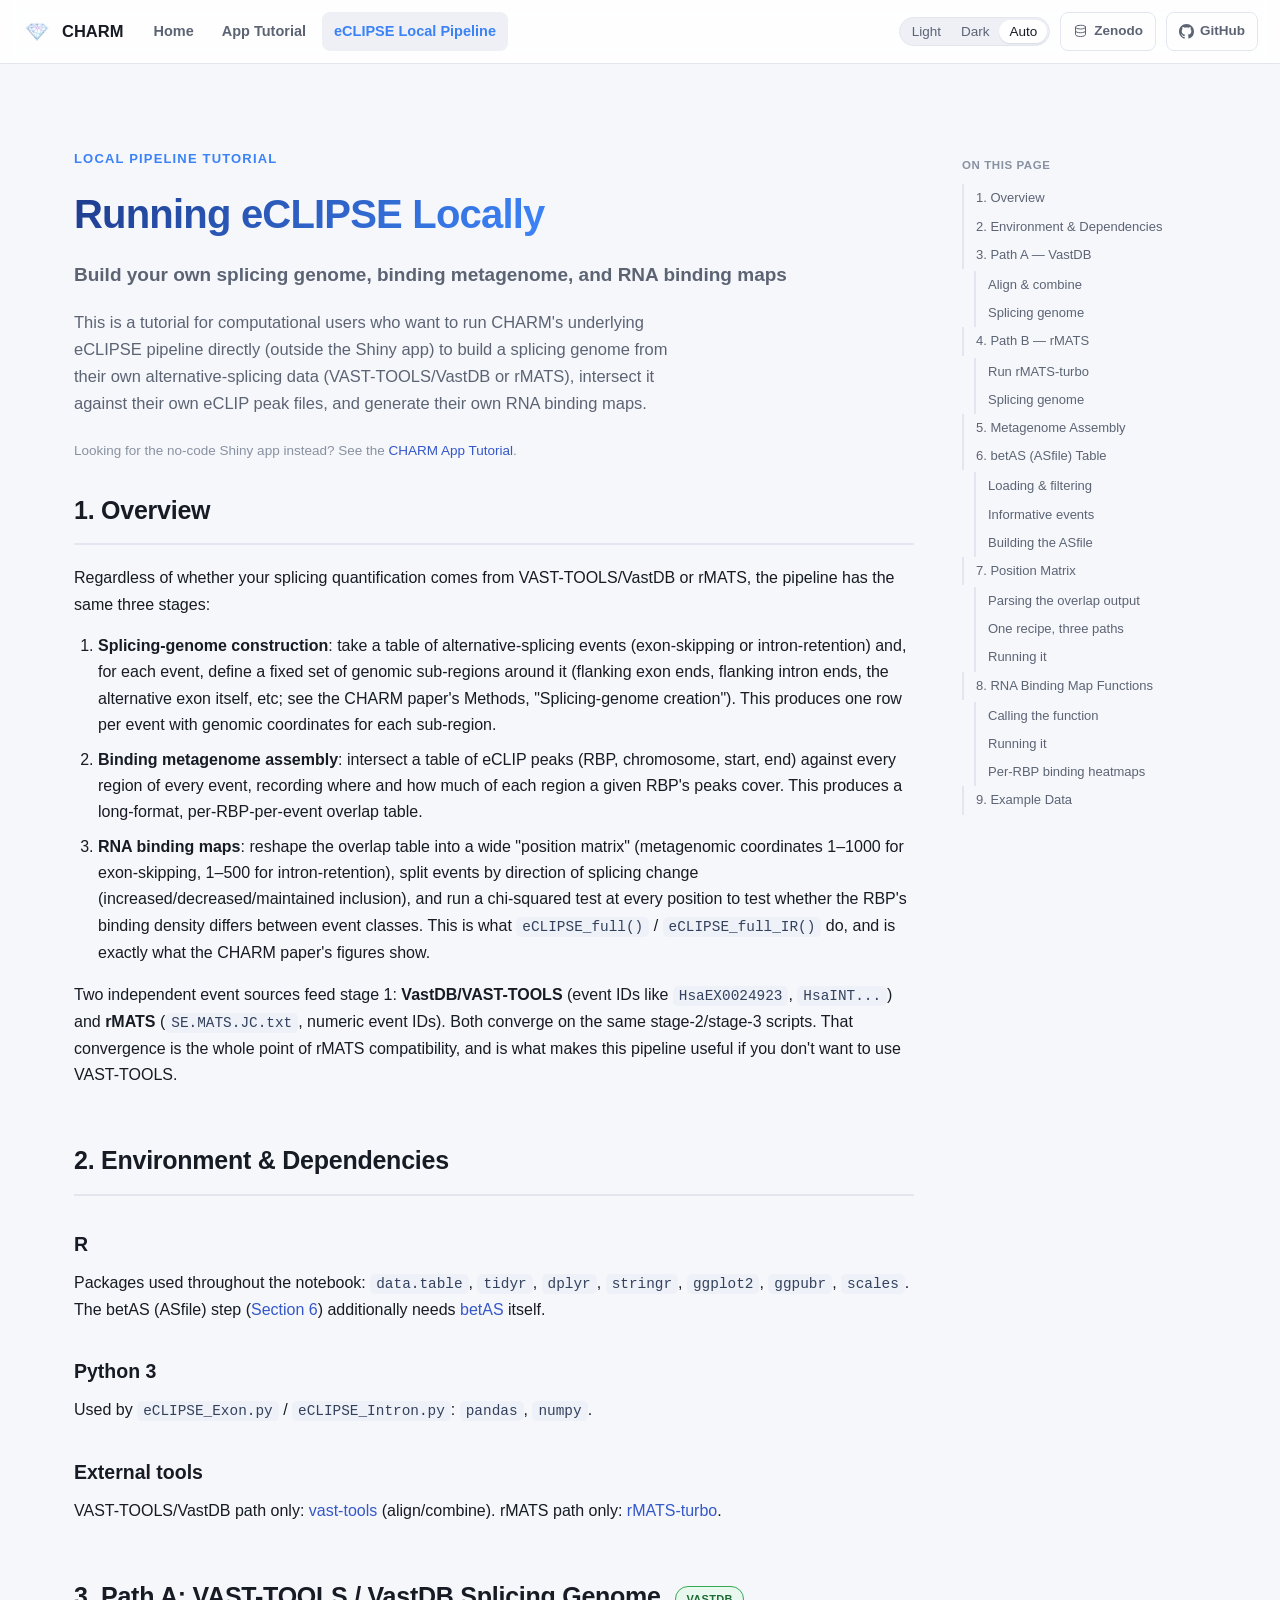
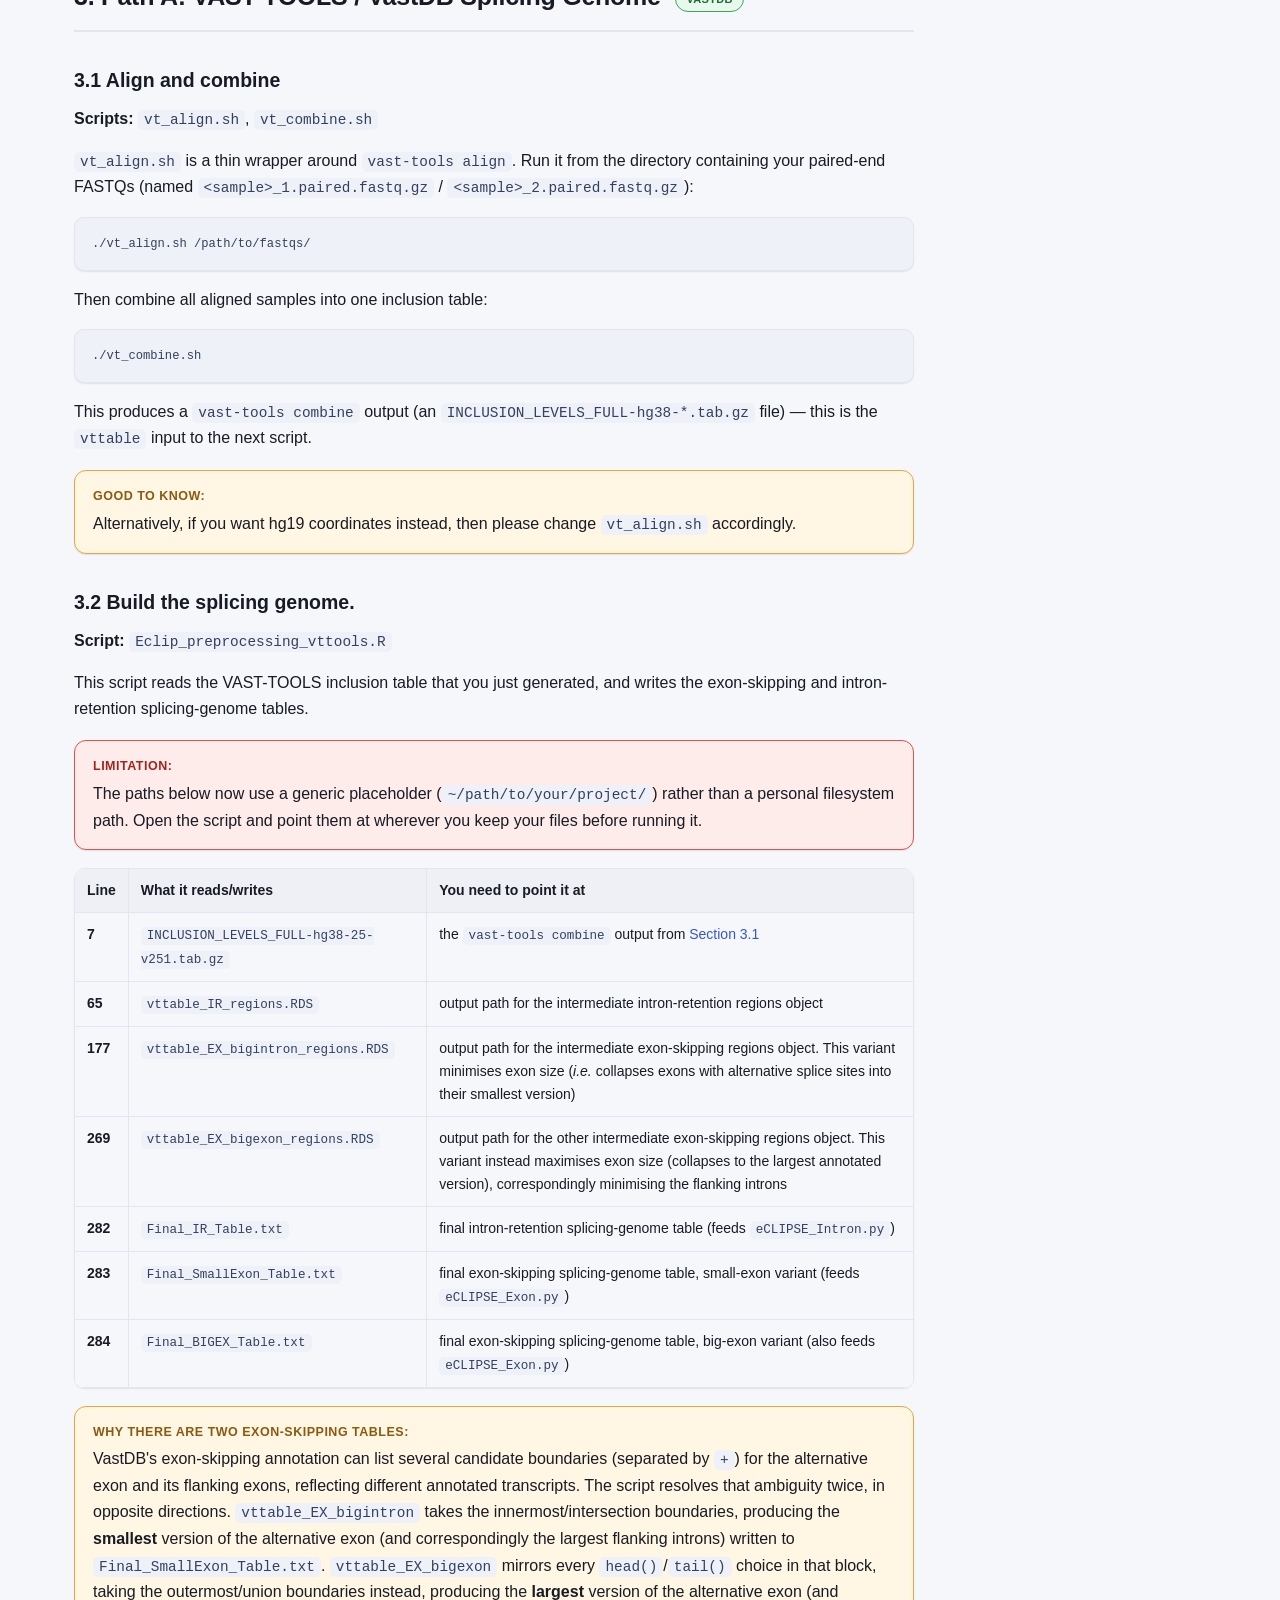
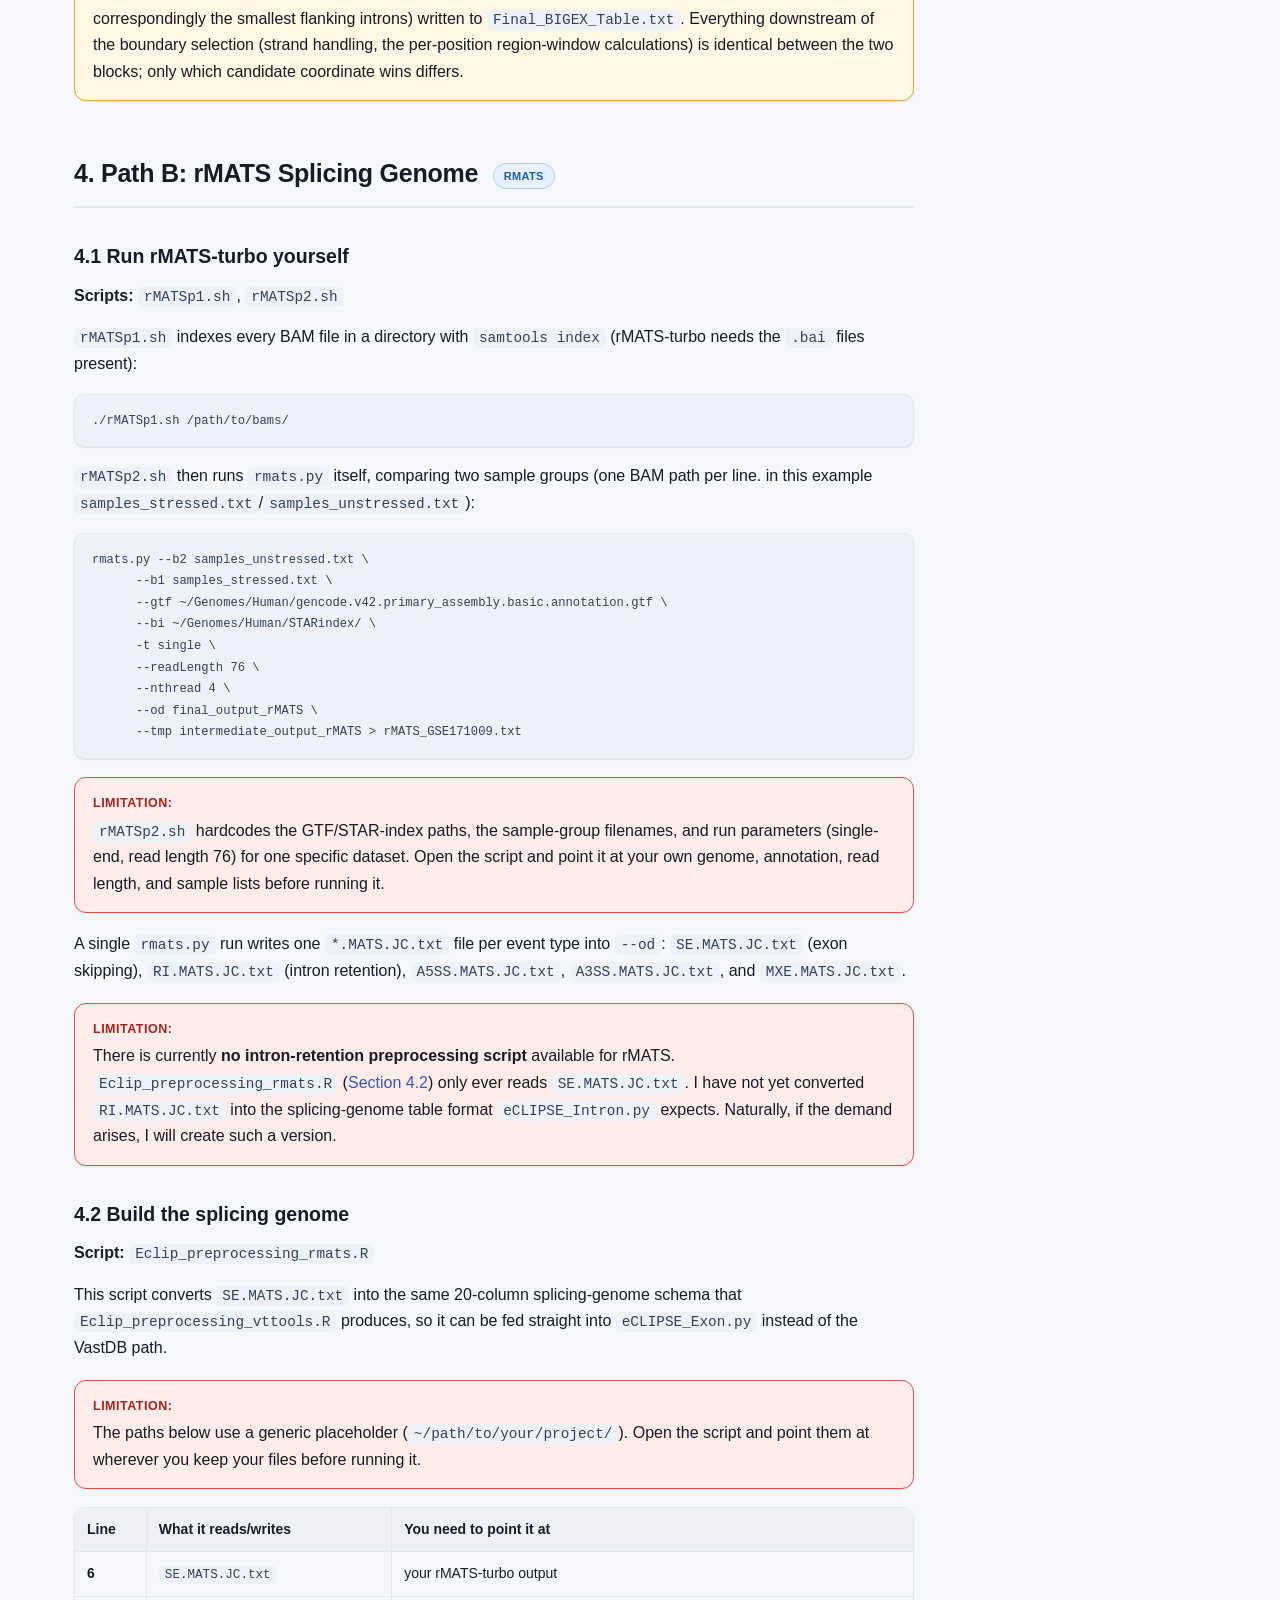
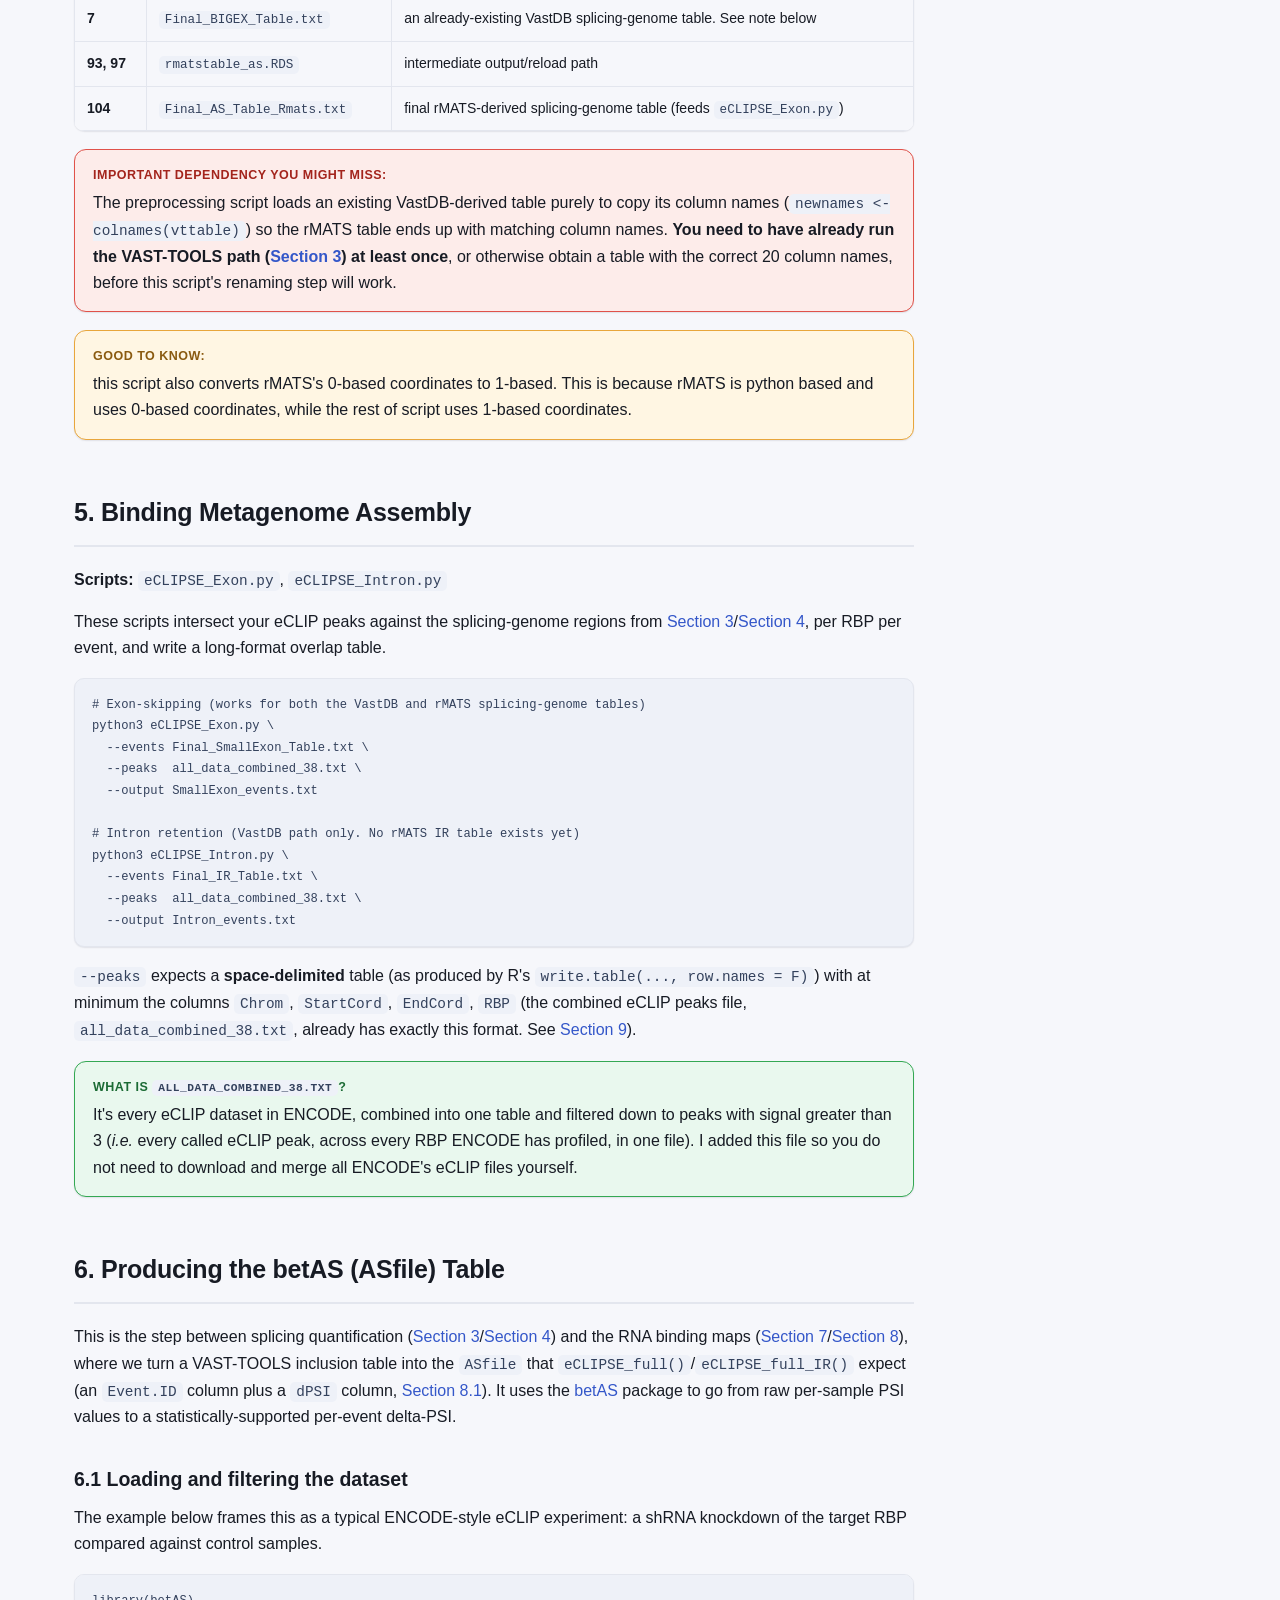
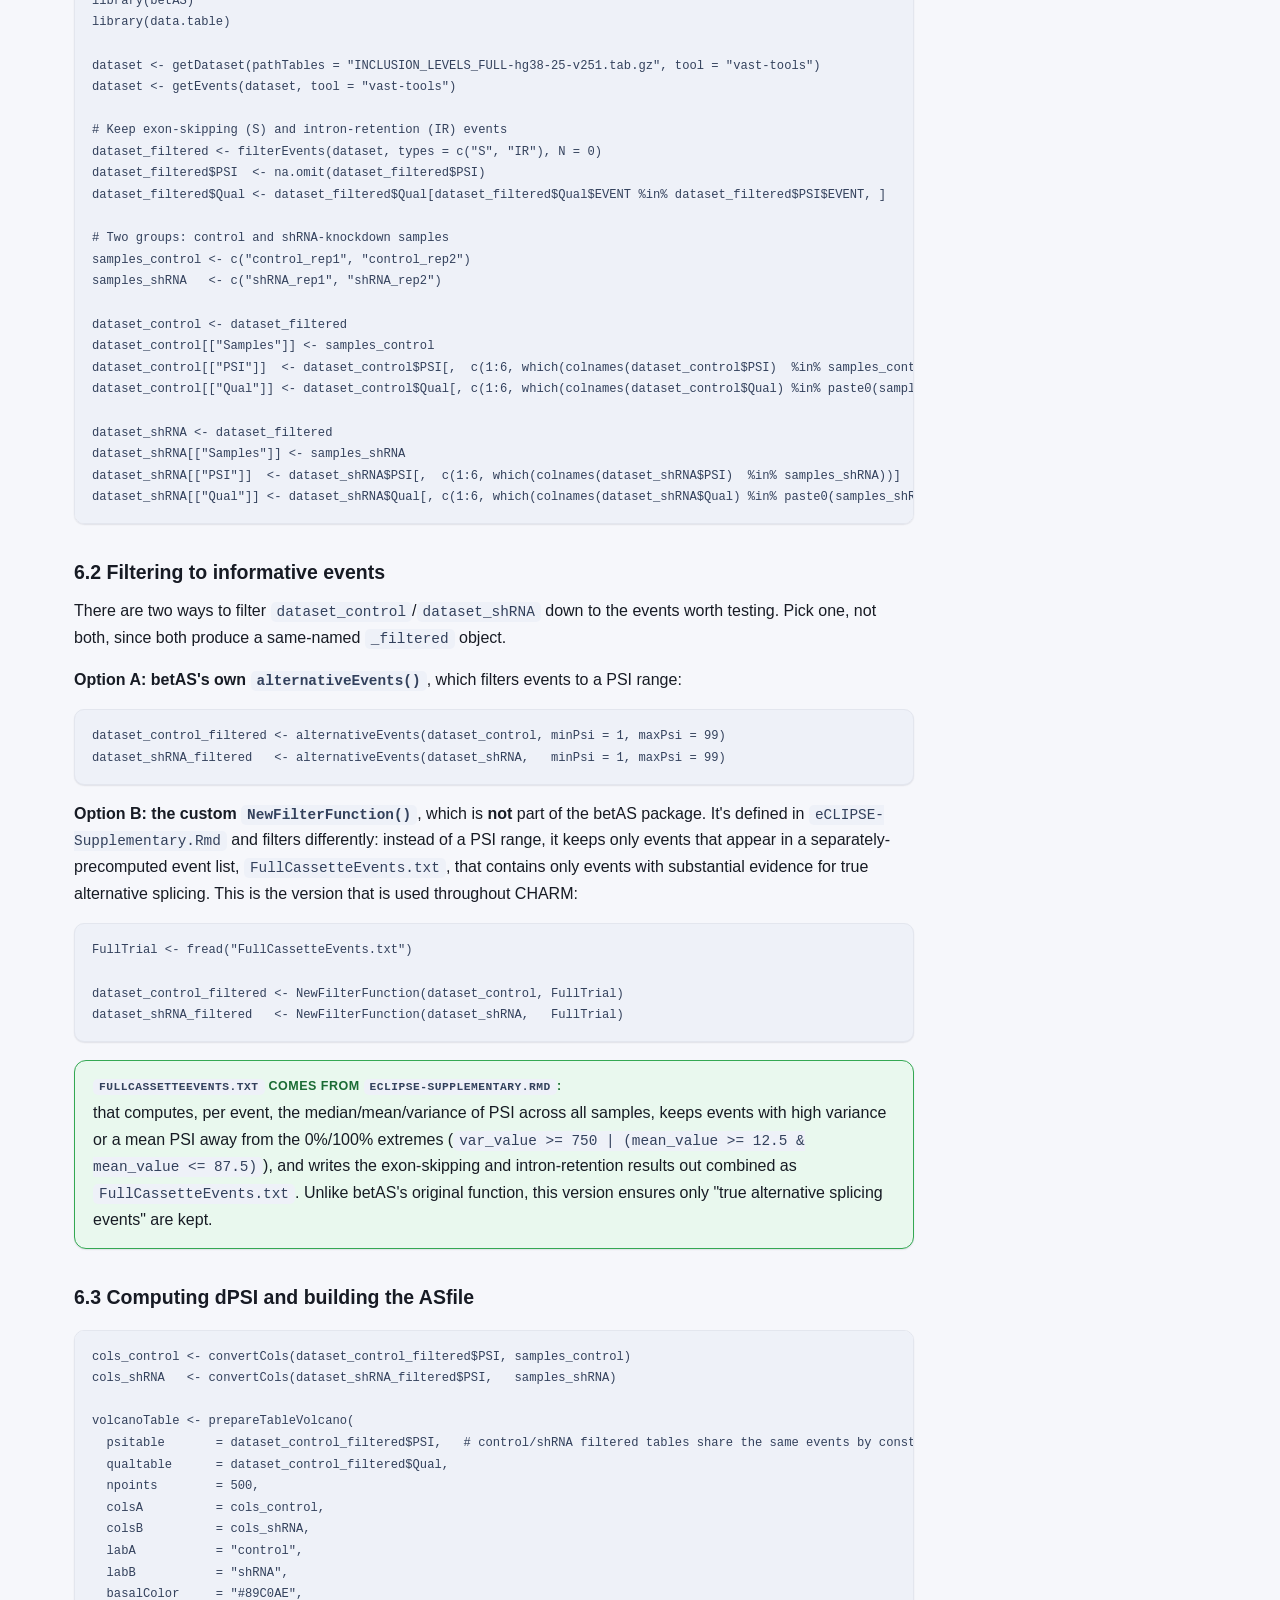
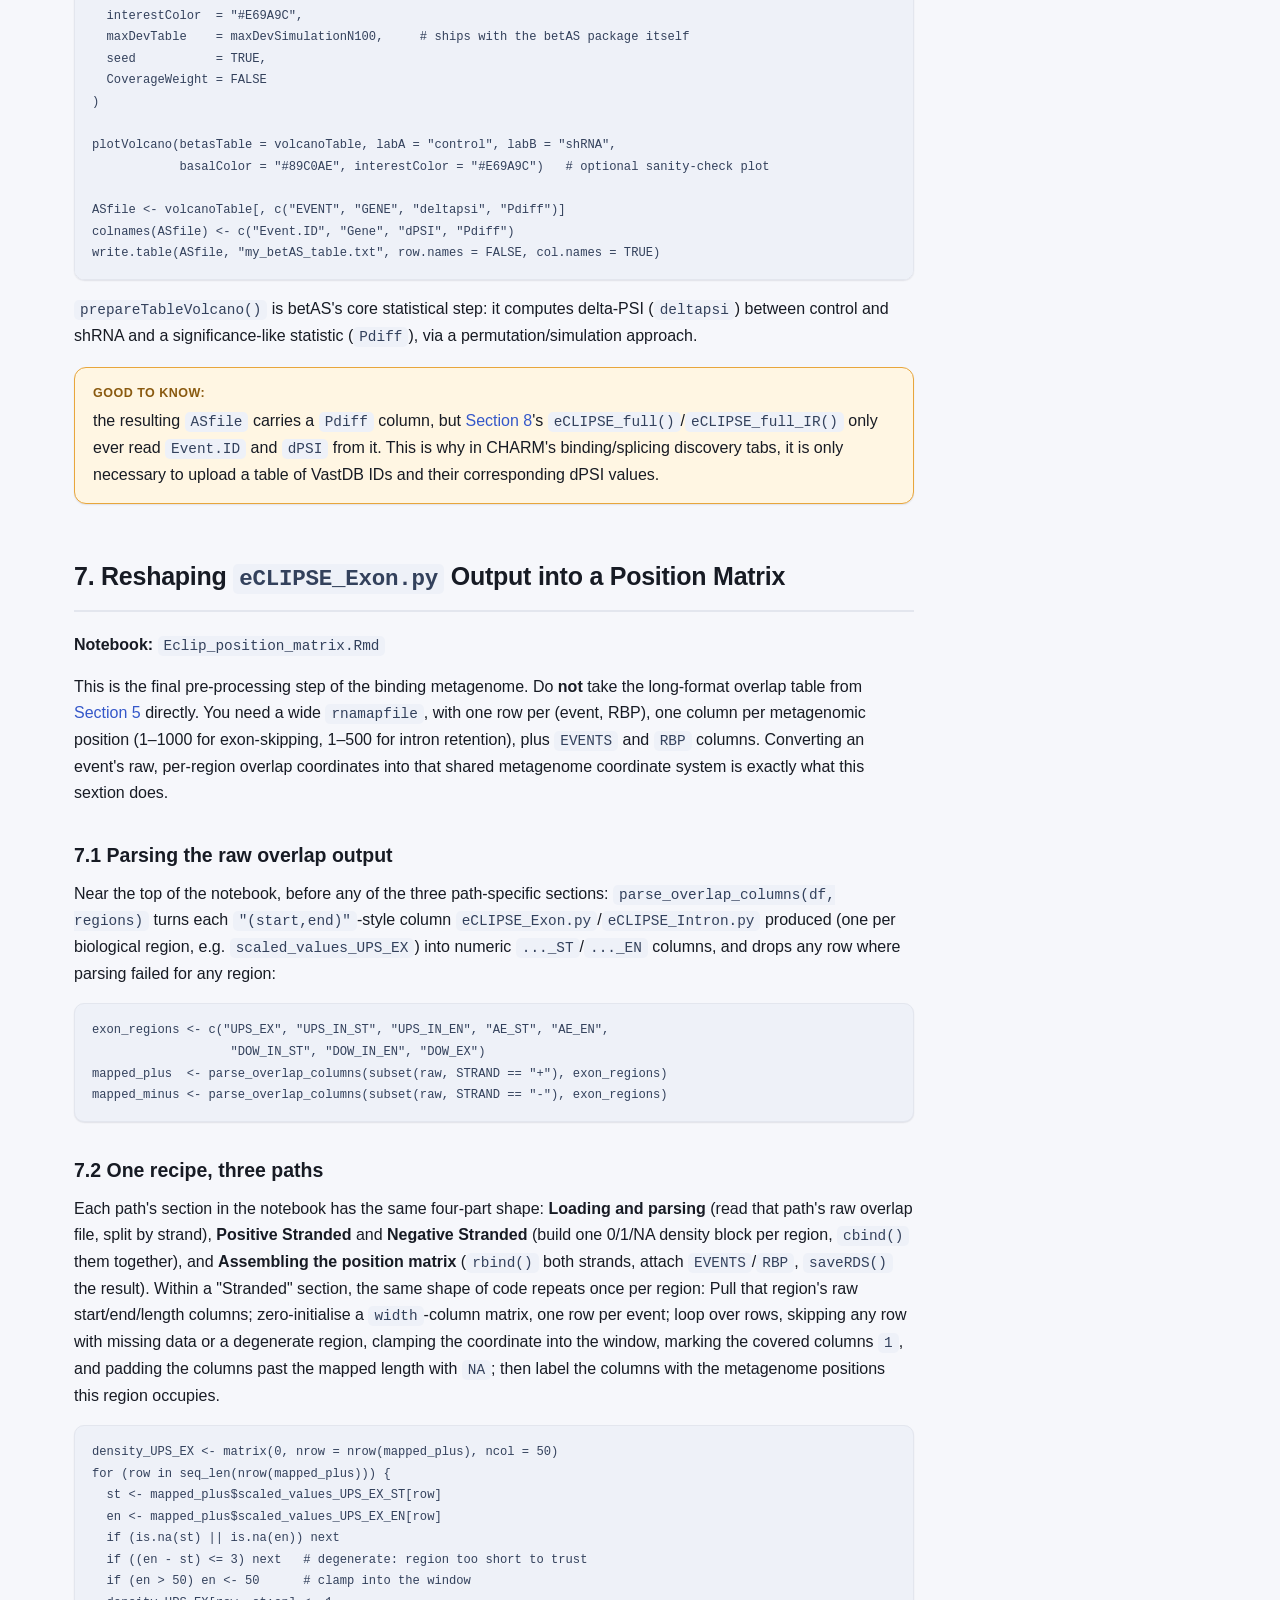
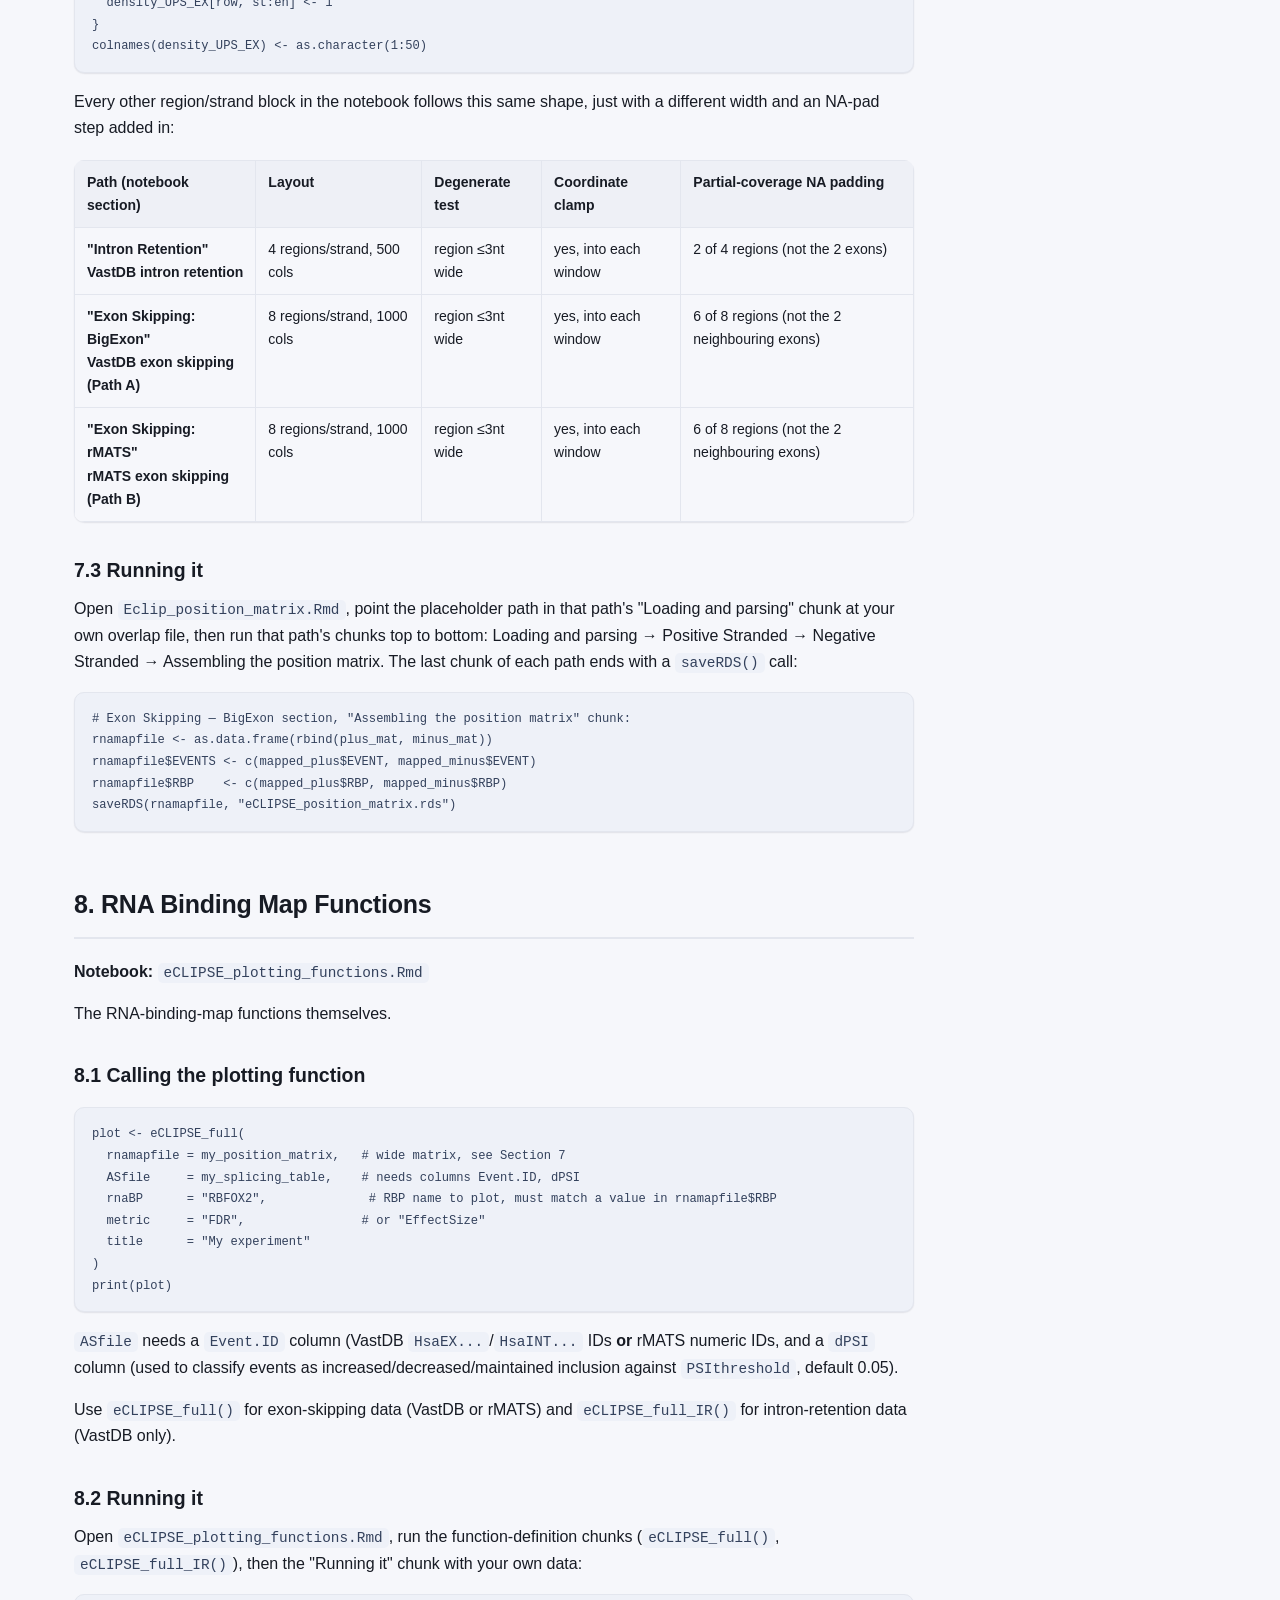
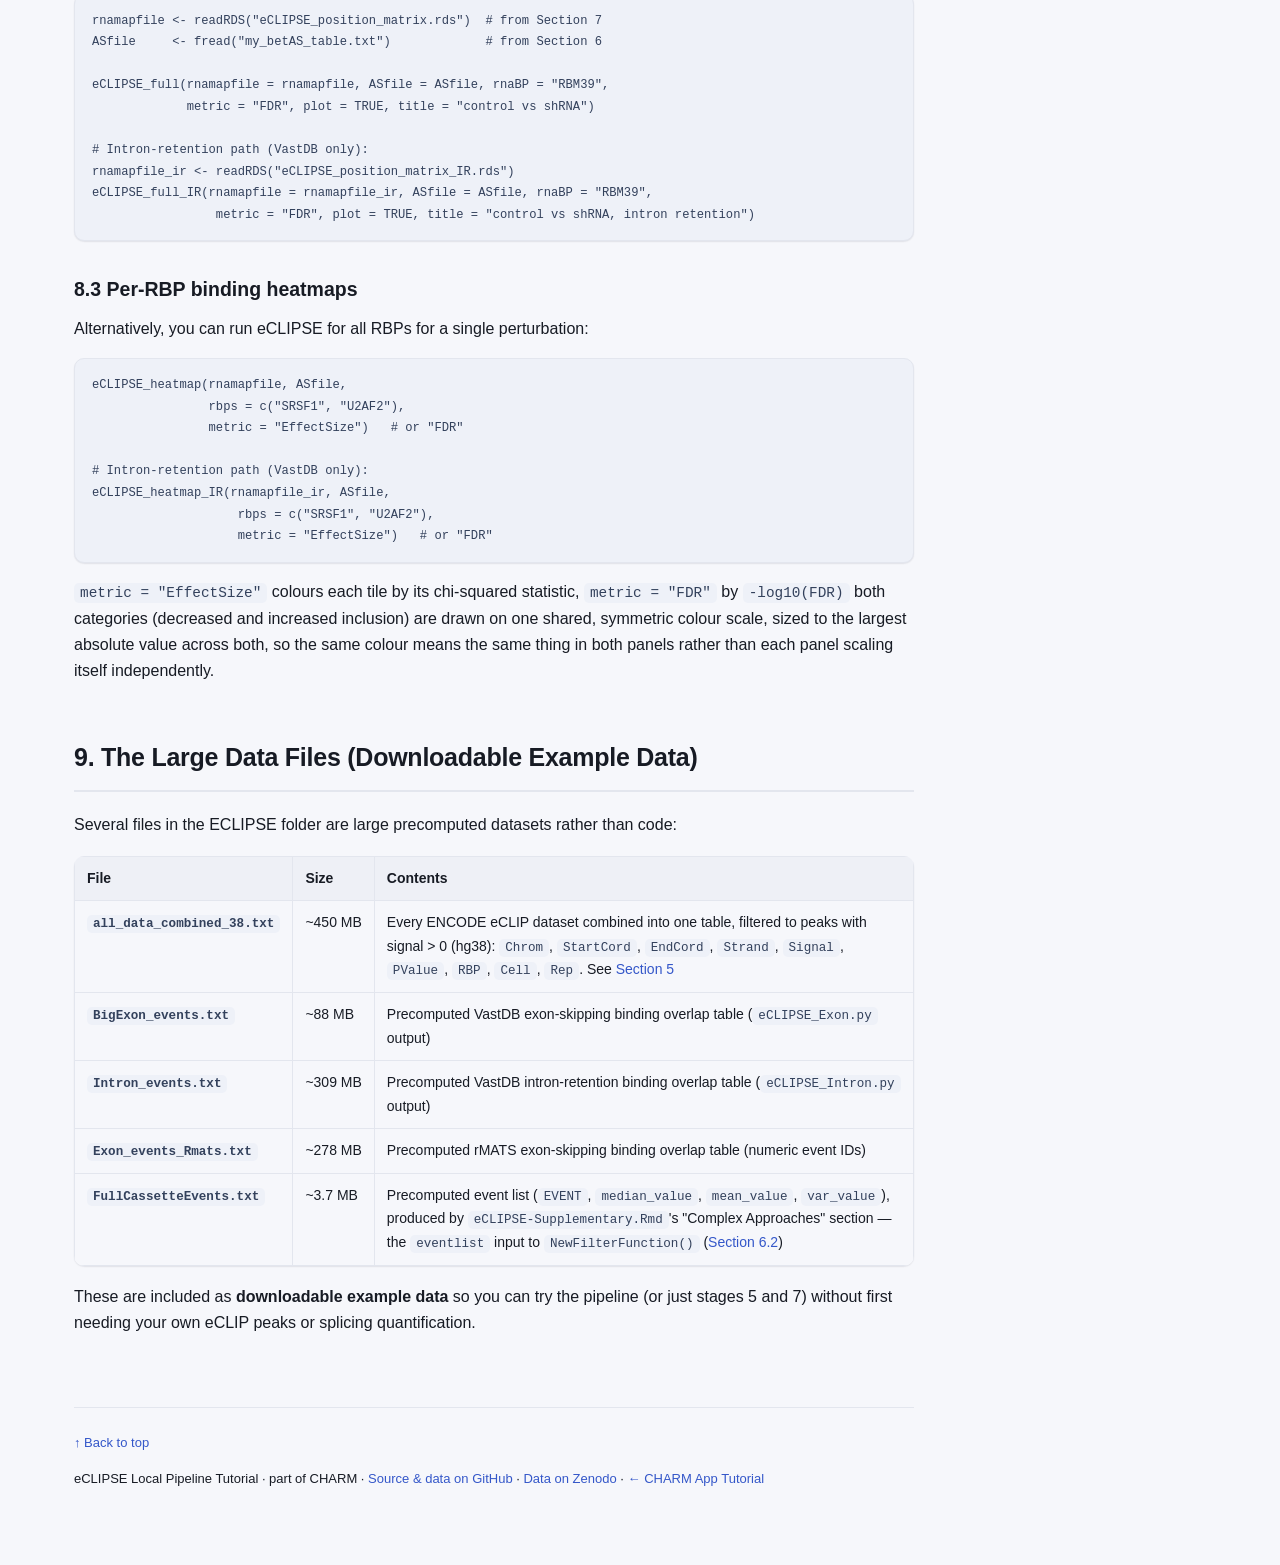
==== docs/eclipse_tutorial.html @ 3c2aebb4 "Version 0.93 CHARM Tutorial added" ====
<!DOCTYPE html>
<html lang="en">
<head>
<meta charset="UTF-8">
<meta name="viewport" content="width=device-width, initial-scale=1">
<title>eCLIPSE — Local Pipeline Tutorial</title>
<meta name="description" content="A guide to running CHARM's eCLIPSE pipeline locally: build your own splicing genome (VAST-TOOLS/VastDB or rMATS), intersect it with your own eCLIP peaks, and generate RNA binding maps.">
<link rel="icon" type="image/png" href="assets/favicon-32.png">
<link rel="stylesheet" href="assets/site.css">
</head>
<body>

<header class="navbar">
  <a class="brand" href="index.html"><img src="assets/charm-logo-64.png" alt="CHARM logo">CHARM</a>
  <nav class="navlinks">
    <a href="index.html">Home</a>
    <a href="tutorial.html">App Tutorial</a>
    <a href="eclipse_tutorial.html" class="current">eCLIPSE Local Pipeline</a>
  </nav>
  <div class="navright">
    <div class="theme-toggle">
      <button data-mode="light">Light</button>
      <button data-mode="dark">Dark</button>
      <button data-mode="auto">Auto</button>
    </div>
    <a class="ghlink" href="https://doi.org/10.5281/zenodo.21724194" target="_blank" rel="noopener">
      <svg width="15" height="15" viewBox="0 0 24 24" fill="none" stroke="currentColor" stroke-width="1.6" stroke-linecap="round" stroke-linejoin="round" aria-hidden="true"><ellipse cx="12" cy="5" rx="8" ry="3"/><path d="M4 5v6c0 1.66 3.58 3 8 3s8-1.34 8-3V5"/><path d="M4 11v6c0 1.66 3.58 3 8 3s8-1.34 8-3v-6"/></svg>
      <span class="gh-label">Zenodo</span>
    </a>
    <a class="ghlink" href="https://github.com/DiseaseTranscriptomicsLab/CHARM" target="_blank" rel="noopener">
      <svg width="15" height="15" viewBox="0 0 16 16" fill="currentColor" aria-hidden="true"><path d="M8 0C3.58 0 0 3.58 0 8c0 3.54 2.29 6.53 5.47 7.59.4.07.55-.17.55-.38 0-.19-.01-.82-.01-1.49-2.01.37-2.53-.49-2.69-.94-.09-.23-.48-.94-.82-1.13-.28-.15-.68-.52-.01-.53.63-.01 1.08.58 1.23.82.72 1.21 1.87.87 2.33.66.07-.52.28-.87.51-1.07-1.78-.2-3.64-.89-3.64-3.95 0-.87.31-1.59.82-2.15-.08-.2-.36-1.02.08-2.12 0 0 .67-.21 2.2.82.64-.18 1.32-.27 2-.27.68 0 1.36.09 2 .27 1.53-1.04 2.2-.82 2.2-.82.44 1.1.16 1.92.08 2.12.51.56.82 1.27.82 2.15 0 3.07-1.87 3.75-3.65 3.95.29.25.54.73.54 1.48 0 1.07-.01 1.93-.01 2.2 0 .21.15.46.55.38A8.01 8.01 0 0 0 16 8c0-4.42-3.58-8-8-8z"/></svg>
      <span class="gh-label">GitHub</span>
    </a>
  </div>
  <button id="navmenu-toggle" aria-label="Toggle navigation">☰</button>
</header>
<div id="navmenu-panel">
  <a href="index.html">Home</a>
  <a href="tutorial.html">App Tutorial</a>
  <a href="eclipse_tutorial.html">eCLIPSE Local Pipeline</a>
  <a href="https://github.com/DiseaseTranscriptomicsLab/CHARM" target="_blank" rel="noopener" class="panel-gh">GitHub ↗</a>
  <a href="https://doi.org/10.5281/zenodo.21724194" target="_blank" rel="noopener" class="panel-gh">Zenodo ↗</a>
  <div class="theme-toggle">
    <button data-mode="light">Light</button>
    <button data-mode="dark">Dark</button>
    <button data-mode="auto">Auto</button>
  </div>
</div>

<div class="page">
  <main class="content" id="top">
    <div class="hero" style="padding-top:36px; text-align:left;">
      <p class="kicker">Local Pipeline Tutorial</p>
      <h1 style="font-size:clamp(28px,4.4vw,40px);">Running eCLIPSE Locally</h1>
      <p class="sub">Build your own splicing genome, binding metagenome, and RNA binding maps</p>
      <p class="lede" style="margin-left:0; margin-right:0;">This is a tutorial for computational users who want to run CHARM's underlying eCLIPSE pipeline directly (outside the Shiny app) to build a splicing genome from their own alternative-splicing data (VAST-TOOLS/VastDB or rMATS), intersect it against their own eCLIP peak files, and generate their own RNA binding maps.</p>
      <p style="font-size:13.5px; color:var(--text-faint); margin:0 0 8px;">Looking for the no-code Shiny app instead? See the <a href="tutorial.html">CHARM App Tutorial</a>.</p>
    </div>

    <section id="overview">
      <h1 class="sec">1. Overview</h1>
      <p>Regardless of whether your splicing quantification comes from VAST-TOOLS/VastDB or rMATS, the pipeline has the same three stages:</p>
      <ol class="steps">
        <li><strong>Splicing-genome construction</strong>: take a table of alternative-splicing events (exon-skipping or intron-retention) and, for each event, define a fixed set of genomic sub-regions around it (flanking exon ends, flanking intron ends, the alternative exon itself, etc; see the CHARM paper's Methods, "Splicing-genome creation"). This produces one row per event with genomic coordinates for each sub-region.</li>
        <li><strong>Binding metagenome assembly</strong>: intersect a table of eCLIP peaks (RBP, chromosome, start, end) against every region of every event, recording where and how much of each region a given RBP's peaks cover. This produces a long-format, per-RBP-per-event overlap table.</li>
        <li><strong>RNA binding maps</strong>: reshape the overlap table into a wide "position matrix" (metagenomic coordinates 1–1000 for exon-skipping, 1–500 for intron-retention), split events by direction of splicing change (increased/decreased/maintained inclusion), and run a chi-squared test at every position to test whether the RBP's binding density differs between event classes. This is what <code>eCLIPSE_full()</code> / <code>eCLIPSE_full_IR()</code> do, and is exactly what the CHARM paper's figures show.</li>
      </ol>
      <p>Two independent event sources feed stage 1: <strong>VastDB/VAST-TOOLS</strong> (event IDs like <code>HsaEX0024923</code>, <code>HsaINT...</code>) and <strong>rMATS</strong> (<code>SE.MATS.JC.txt</code>, numeric event IDs). Both converge on the same stage-2/stage-3 scripts. That convergence is the whole point of rMATS compatibility, and is what makes this pipeline useful if you don't want to use VAST-TOOLS.</p>
    </section>

    <section id="environment">
      <h1 class="sec">2. Environment &amp; Dependencies</h1>
      <h2 class="sub">R</h2>
      <p>Packages used throughout the notebook: <code>data.table</code>, <code>tidyr</code>, <code>dplyr</code>, <code>stringr</code>, <code>ggplot2</code>, <code>ggpubr</code>, <code>scales</code>. The betAS (ASfile) step (<a href="#betas">Section 6</a>) additionally needs <a href="https://github.com/DiseaseTranscriptomicsLab/betAS" target="_blank" rel="noopener">betAS</a> itself.</p>
      <h2 class="sub">Python 3</h2>
      <p>Used by <code>eCLIPSE_Exon.py</code> / <code>eCLIPSE_Intron.py</code>: <code>pandas</code>, <code>numpy</code>.</p>
      <h2 class="sub">External tools</h2>
      <p>VAST-TOOLS/VastDB path only: <a href="https://github.com/vastgroup/vast-tools" target="_blank" rel="noopener">vast-tools</a> (align/combine). rMATS path only: <a href="https://github.com/Xinglab/rmats-turbo" target="_blank" rel="noopener">rMATS-turbo</a>.</p>
    </section>

    <section id="path-a">
      <h1 class="sec">3. Path A: VAST-TOOLS / VastDB Splicing Genome <span class="path-badge vastdb">VastDB</span></h1>

      <h2 class="sub" id="path-a-align">3.1 Align and combine</h2>
      <p class="purpose"><b>Scripts:</b> <code>vt_align.sh</code>, <code>vt_combine.sh</code></p>
      <p><code>vt_align.sh</code> is a thin wrapper around <code>vast-tools align</code>. Run it from the directory containing your paired-end FASTQs (named <code>&lt;sample&gt;_1.paired.fastq.gz</code> / <code>&lt;sample&gt;_2.paired.fastq.gz</code>):</p>
      <pre><code>./vt_align.sh /path/to/fastqs/</code></pre>
      <p>Then combine all aligned samples into one inclusion table:</p>
      <pre><code>./vt_combine.sh</code></pre>
      <p>This produces a <code>vast-tools combine</code> output (an <code>INCLUSION_LEVELS_FULL-hg38-*.tab.gz</code> file) — this is the <code>vttable</code> input to the next script. </p>
      <div class="box good"><b class="tag">Good to know:</b> Alternatively, if you want hg19 coordinates instead, then please change <code>vt_align.sh</code> accordingly.</div>

      <h2 class="sub" id="path-a-genome">3.2 Build the splicing genome. </h2>
      <p class="purpose"><b>Script:</b> <code>Eclip_preprocessing_vttools.R</code></p>
      <p>This script reads the VAST-TOOLS inclusion table that you just generated, and writes the exon-skipping and intron-retention splicing-genome tables.</p>
      <div class="box caution"><b class="tag">Limitation:</b> The paths below now use a generic placeholder (<code>~/path/to/your/project/</code>) rather than a personal filesystem path. Open the script and point them at wherever you keep your files before running it.</div>
      <table class="gloss">
        <tr><th>Line</th><th>What it reads/writes</th><th>You need to point it at</th></tr>
        <tr><td>7</td><td><code>INCLUSION_LEVELS_FULL-hg38-25-v251.tab.gz</code></td><td>the <code>vast-tools combine</code> output from <a href="#path-a-align">Section 3.1</a></td></tr>
        <tr><td>65</td><td><code>vttable_IR_regions.RDS</code></td><td>output path for the intermediate intron-retention regions object</td></tr>
        <tr><td>177</td><td><code>vttable_EX_bigintron_regions.RDS</code></td><td>output path for the intermediate exon-skipping regions object. This variant minimises exon size (<i>i.e.</i> collapses exons with alternative splice sites into their smallest version)</td></tr>
        <tr><td>269</td><td><code>vttable_EX_bigexon_regions.RDS</code></td><td>output path for the other intermediate exon-skipping regions object. This variant instead maximises exon size (collapses to the largest annotated version), correspondingly minimising the flanking introns</td></tr>
        <tr><td>282</td><td><code>Final_IR_Table.txt</code></td><td>final intron-retention splicing-genome table (feeds <code>eCLIPSE_Intron.py</code>)</td></tr>
        <tr><td>283</td><td><code>Final_SmallExon_Table.txt</code></td><td>final exon-skipping splicing-genome table, small-exon variant (feeds <code>eCLIPSE_Exon.py</code>)</td></tr>
        <tr><td>284</td><td><code>Final_BIGEX_Table.txt</code></td><td>final exon-skipping splicing-genome table, big-exon variant (also feeds <code>eCLIPSE_Exon.py</code>)</td></tr>
      </table>
      <div class="box good"><b class="tag">Why there are two exon-skipping tables:</b> VastDB's exon-skipping annotation can list several candidate boundaries (separated by <code>+</code>) for the alternative exon and its flanking exons, reflecting different annotated transcripts. The script resolves that ambiguity twice, in opposite directions. <code>vttable_EX_bigintron</code> takes the innermost/intersection boundaries, producing the <strong>smallest</strong> version of the alternative exon (and correspondingly the largest flanking introns) written to <code>Final_SmallExon_Table.txt</code>. <code>vttable_EX_bigexon</code> mirrors every <code>head()</code>/<code>tail()</code> choice in that block, taking the outermost/union boundaries instead, producing the <strong>largest</strong> version of the alternative exon (and correspondingly the smallest flanking introns) written to <code>Final_BIGEX_Table.txt</code>. Everything downstream of the boundary selection (strand handling, the per-position region-window calculations) is identical between the two blocks; only which candidate coordinate wins differs.</div>
    </section>

    <section id="path-b">
      <h1 class="sec">4. Path B: rMATS Splicing Genome <span class="path-badge rmats">rMATS</span></h1>

      <h2 class="sub" id="path-b-run">4.1 Run rMATS-turbo yourself</h2>
      <p class="purpose"><b>Scripts:</b> <code>rMATSp1.sh</code>, <code>rMATSp2.sh</code></p>
      <p><code>rMATSp1.sh</code> indexes every BAM file in a directory with <code>samtools index</code> (rMATS-turbo needs the <code>.bai</code> files present):</p>
      <pre><code>./rMATSp1.sh /path/to/bams/</code></pre>
      <p><code>rMATSp2.sh</code> then runs <code>rmats.py</code> itself, comparing two sample groups (one BAM path per line. in this example <code>samples_stressed.txt</code>/<code>samples_unstressed.txt</code>):</p>
      <pre><code>rmats.py --b2 samples_unstressed.txt \
      --b1 samples_stressed.txt \
      --gtf ~/Genomes/Human/gencode.v42.primary_assembly.basic.annotation.gtf \
      --bi ~/Genomes/Human/STARindex/ \
      -t single \
      --readLength 76 \
      --nthread 4 \
      --od final_output_rMATS \
      --tmp intermediate_output_rMATS &gt; rMATS_GSE171009.txt</code></pre>
      <div class="box caution"><b class="tag">Limitation:</b> <code>rMATSp2.sh</code> hardcodes the GTF/STAR-index paths, the sample-group filenames, and run parameters (single-end, read length 76) for one specific dataset. Open the script and point it at your own genome, annotation, read length, and sample lists before running it.</div>
      <p>A single <code>rmats.py</code> run writes one <code>*.MATS.JC.txt</code> file per event type into <code>--od</code>: <code>SE.MATS.JC.txt</code> (exon skipping), <code>RI.MATS.JC.txt</code> (intron retention), <code>A5SS.MATS.JC.txt</code>, <code>A3SS.MATS.JC.txt</code>, and <code>MXE.MATS.JC.txt</code>. </p>
      <div class="box caution"><b class="tag">Limitation:</b> There is currently <strong>no intron-retention preprocessing script</strong> available for rMATS. <code>Eclip_preprocessing_rmats.R</code> (<a href="#path-b-genome">Section 4.2</a>) only ever reads <code>SE.MATS.JC.txt</code>. I have not yet converted <code>RI.MATS.JC.txt</code> into the splicing-genome table format <code>eCLIPSE_Intron.py</code> expects. Naturally, if the demand arises, I will create such a version.</div>

      <h2 class="sub" id="path-b-genome">4.2 Build the splicing genome</h2>
      <p class="purpose"><b>Script:</b> <code>Eclip_preprocessing_rmats.R</code></p>
      <p>This script converts <code>SE.MATS.JC.txt</code> into the same 20-column splicing-genome schema that <code>Eclip_preprocessing_vttools.R</code> produces, so it can be fed straight into <code>eCLIPSE_Exon.py</code> instead of the VastDB path.</p>
      <div class="box caution"><b class="tag">Limitation:</b> The paths below use a generic placeholder (<code>~/path/to/your/project/</code>). Open the script and point them at wherever you keep your files before running it.</div>
      <table class="gloss">
        <tr><th>Line</th><th>What it reads/writes</th><th>You need to point it at</th></tr>
        <tr><td>6</td><td><code>SE.MATS.JC.txt</code></td><td>your rMATS-turbo output</td></tr>
        <tr><td>7</td><td><code>Final_BIGEX_Table.txt</code></td><td>an already-existing VastDB splicing-genome table. See note below</td></tr>
        <tr><td>93, 97</td><td><code>rmatstable_as.RDS</code></td><td>intermediate output/reload path</td></tr>
        <tr><td>104</td><td><code>Final_AS_Table_Rmats.txt</code></td><td>final rMATS-derived splicing-genome table (feeds <code>eCLIPSE_Exon.py</code>)</td></tr>
      </table>
      <div class="box caution"><b class="tag">Important dependency you might miss:</b> The preprocessing script loads an existing VastDB-derived table purely to copy its column names (<code>newnames &lt;- colnames(vttable)</code>) so the rMATS table ends up with matching column names. <strong>You need to have already run the VAST-TOOLS path (<a href="#path-a">Section 3</a>) at least once</strong>, or otherwise obtain a table with the correct 20 column names, before this script's renaming step will work.</div>
      <div class="box good"><b class="tag">Good to know:</b> this script also converts rMATS's 0-based coordinates to 1-based. This is because rMATS is python based and uses 0-based coordinates, while the rest of script uses 1-based coordinates.</div>
    </section>

    <section id="metagenome">
      <h1 class="sec">5. Binding Metagenome Assembly</h1>
      <p class="purpose"><b>Scripts:</b> <code>eCLIPSE_Exon.py</code>, <code>eCLIPSE_Intron.py</code></p>
      <p>These scripts intersect your eCLIP peaks against the splicing-genome regions from <a href="#path-a">Section 3</a>/<a href="#path-b">Section 4</a>, per RBP per event, and write a long-format overlap table.</p>
      <pre><code># Exon-skipping (works for both the VastDB and rMATS splicing-genome tables)
python3 eCLIPSE_Exon.py \
  --events Final_SmallExon_Table.txt \
  --peaks  all_data_combined_38.txt \
  --output SmallExon_events.txt

# Intron retention (VastDB path only. No rMATS IR table exists yet)
python3 eCLIPSE_Intron.py \
  --events Final_IR_Table.txt \
  --peaks  all_data_combined_38.txt \
  --output Intron_events.txt</code></pre>
      <p><code>--peaks</code> expects a <strong>space-delimited</strong> table (as produced by R's <code>write.table(..., row.names = F)</code>) with at minimum the columns <code>Chrom</code>, <code>StartCord</code>, <code>EndCord</code>, <code>RBP</code> (the combined eCLIP peaks file, <code>all_data_combined_38.txt</code>, already has exactly this format. See <a href="#example-data">Section 9</a>).</p>
      <div class="box why"><b class="tag">What is <code>all_data_combined_38.txt</code>?</b> It's every eCLIP dataset in ENCODE, combined into one table and filtered down to peaks with signal greater than 3 (<i>i.e.</i> every called eCLIP peak, across every RBP ENCODE has profiled, in one file). I added this file so you do not need to download and merge all ENCODE's eCLIP files yourself.</div>
    </section>

    <section id="betas">
      <h1 class="sec">6. Producing the betAS (ASfile) Table</h1>
      <p>This is the step between splicing quantification (<a href="#path-a">Section 3</a>/<a href="#path-b">Section 4</a>) and the RNA binding maps (<a href="#position-matrix">Section 7</a>/<a href="#binding-maps">Section 8</a>), where we turn a VAST-TOOLS inclusion table into the <code>ASfile</code> that <code>eCLIPSE_full()</code>/<code>eCLIPSE_full_IR()</code> expect (an <code>Event.ID</code> column plus a <code>dPSI</code> column, <a href="#calling">Section 8.1</a>). It uses the <a href="https://github.com/DiseaseTranscriptomicsLab/betAS" target="_blank" rel="noopener">betAS</a> package to go from raw per-sample PSI values to a statistically-supported per-event delta-PSI.</p>
      <h2 class="sub" id="betas-load">6.1 Loading and filtering the dataset</h2>
      <p>The example below frames this as a typical ENCODE-style eCLIP experiment: a shRNA knockdown of the target RBP compared against control samples.</p>
      <pre><code>library(betAS)
library(data.table)

dataset <- getDataset(pathTables = "INCLUSION_LEVELS_FULL-hg38-25-v251.tab.gz", tool = "vast-tools")
dataset <- getEvents(dataset, tool = "vast-tools")

# Keep exon-skipping (S) and intron-retention (IR) events
dataset_filtered <- filterEvents(dataset, types = c("S", "IR"), N = 0)
dataset_filtered$PSI  <- na.omit(dataset_filtered$PSI)
dataset_filtered$Qual <- dataset_filtered$Qual[dataset_filtered$Qual$EVENT %in% dataset_filtered$PSI$EVENT, ]

# Two groups: control and shRNA-knockdown samples
samples_control <- c("control_rep1", "control_rep2")
samples_shRNA   <- c("shRNA_rep1", "shRNA_rep2")

dataset_control <- dataset_filtered
dataset_control[["Samples"]] <- samples_control
dataset_control[["PSI"]]  <- dataset_control$PSI[,  c(1:6, which(colnames(dataset_control$PSI)  %in% samples_control))]
dataset_control[["Qual"]] <- dataset_control$Qual[, c(1:6, which(colnames(dataset_control$Qual) %in% paste0(samples_control, ".Q")))]

dataset_shRNA <- dataset_filtered
dataset_shRNA[["Samples"]] <- samples_shRNA
dataset_shRNA[["PSI"]]  <- dataset_shRNA$PSI[,  c(1:6, which(colnames(dataset_shRNA$PSI)  %in% samples_shRNA))]
dataset_shRNA[["Qual"]] <- dataset_shRNA$Qual[, c(1:6, which(colnames(dataset_shRNA$Qual) %in% paste0(samples_shRNA, ".Q")))]</code></pre>

      <h2 class="sub" id="betas-filter">6.2 Filtering to informative events</h2>
      <p>There are two ways to filter <code>dataset_control</code>/<code>dataset_shRNA</code> down to the events worth testing. Pick one, not both, since both produce a same-named <code>_filtered</code> object.</p>
      <p><strong>Option A: betAS's own <code>alternativeEvents()</code></strong>, which filters events to a PSI range:</p>
      <pre><code>dataset_control_filtered <- alternativeEvents(dataset_control, minPsi = 1, maxPsi = 99)
dataset_shRNA_filtered   <- alternativeEvents(dataset_shRNA,   minPsi = 1, maxPsi = 99)</code></pre>
      <p><strong>Option B: the custom <code>NewFilterFunction()</code></strong>, which is <strong>not</strong> part of the betAS package. It's defined in <code>eCLIPSE-Supplementary.Rmd</code> and filters differently: instead of a PSI range, it keeps only events that appear in a separately-precomputed event list, <code>FullCassetteEvents.txt</code>, that contains only events with substantial evidence for true alternative splicing. This is the version that is used throughout CHARM:</p>
      <pre><code>FullTrial <- fread("FullCassetteEvents.txt")

dataset_control_filtered <- NewFilterFunction(dataset_control, FullTrial)
dataset_shRNA_filtered   <- NewFilterFunction(dataset_shRNA,   FullTrial)</code></pre>
      <div class="box why"><b class="tag"><code>FullCassetteEvents.txt</code> comes from <code>eCLIPSE-Supplementary.Rmd</code>:</b> that computes, per event, the median/mean/variance of PSI across all samples, keeps events with high variance or a mean PSI away from the 0%/100% extremes (<code>var_value &gt;= 750 | (mean_value &gt;= 12.5 &amp; mean_value &lt;= 87.5)</code>), and writes the exon-skipping and intron-retention results out combined as <code>FullCassetteEvents.txt</code>. Unlike betAS's original function, this version ensures only "true alternative splicing events" are kept.</div>

      <h2 class="sub" id="betas-volcano">6.3 Computing dPSI and building the ASfile</h2>
      <pre><code>cols_control <- convertCols(dataset_control_filtered$PSI, samples_control)
cols_shRNA   <- convertCols(dataset_shRNA_filtered$PSI,   samples_shRNA)

volcanoTable <- prepareTableVolcano(
  psitable       = dataset_control_filtered$PSI,   # control/shRNA filtered tables share the same events by construction
  qualtable      = dataset_control_filtered$Qual,
  npoints        = 500,
  colsA          = cols_control,
  colsB          = cols_shRNA,
  labA           = "control",
  labB           = "shRNA",
  basalColor     = "#89C0AE",
  interestColor  = "#E69A9C",
  maxDevTable    = maxDevSimulationN100,     # ships with the betAS package itself
  seed           = TRUE,
  CoverageWeight = FALSE
)

plotVolcano(betasTable = volcanoTable, labA = "control", labB = "shRNA",
            basalColor = "#89C0AE", interestColor = "#E69A9C")   # optional sanity-check plot

ASfile <- volcanoTable[, c("EVENT", "GENE", "deltapsi", "Pdiff")]
colnames(ASfile) <- c("Event.ID", "Gene", "dPSI", "Pdiff")
write.table(ASfile, "my_betAS_table.txt", row.names = FALSE, col.names = TRUE)</code></pre>
      <p><code>prepareTableVolcano()</code> is betAS's core statistical step: it computes delta-PSI (<code>deltapsi</code>) between control and shRNA and a significance-like statistic (<code>Pdiff</code>), via a permutation/simulation approach.</p>
      <div class="box good"><b class="tag">Good to know:</b> the resulting <code>ASfile</code> carries a <code>Pdiff</code> column, but <a href="#binding-maps">Section 8</a>'s <code>eCLIPSE_full()</code>/<code>eCLIPSE_full_IR()</code> only ever read <code>Event.ID</code> and <code>dPSI</code> from it. This is why in CHARM's binding/splicing discovery tabs, it is only necessary to upload a table of VastDB IDs and their corresponding dPSI values.
    </section>

    <section id="position-matrix">
      <h1 class="sec">7. Reshaping <code>eCLIPSE_Exon.py</code> Output into a Position Matrix</h1>
      <p class="purpose"><b>Notebook:</b> <code>Eclip_position_matrix.Rmd</code></p>
      <p>This is the final pre-processing step of the binding metagenome. Do <strong>not</strong> take the long-format overlap table from <a href="#metagenome">Section 5</a> directly. You need a wide <code>rnamapfile</code>, with one row per (event, RBP), one column per metagenomic position (1–1000 for exon-skipping, 1–500 for intron retention), plus <code>EVENTS</code> and <code>RBP</code> columns. Converting an event's raw, per-region overlap coordinates into that shared metagenome coordinate system is exactly what this sextion does.</p>

      <h2 class="sub" id="parsing">7.1 Parsing the raw overlap output</h2>
      <p>Near the top of the notebook, before any of the three path-specific sections: <code>parse_overlap_columns(df, regions)</code> turns each <code>"(start,end)"</code>-style column <code>eCLIPSE_Exon.py</code>/<code>eCLIPSE_Intron.py</code> produced (one per biological region, e.g. <code>scaled_values_UPS_EX</code>) into numeric <code>..._ST</code>/<code>..._EN</code> columns, and drops any row where parsing failed for any region:</p>
      <pre><code>exon_regions <- c("UPS_EX", "UPS_IN_ST", "UPS_IN_EN", "AE_ST", "AE_EN",
                   "DOW_IN_ST", "DOW_IN_EN", "DOW_EX")
mapped_plus  <- parse_overlap_columns(subset(raw, STRAND == "+"), exon_regions)
mapped_minus <- parse_overlap_columns(subset(raw, STRAND == "-"), exon_regions)</code></pre>

      <h2 class="sub" id="three-recipes">7.2 One recipe, three paths</h2>
      <p>Each path's section in the notebook has the same four-part shape: <strong>Loading and parsing</strong> (read that path's raw overlap file, split by strand), <strong>Positive Stranded</strong> and <strong>Negative Stranded</strong> (build one 0/1/NA density block per region, <code>cbind()</code> them together), and <strong>Assembling the position matrix</strong> (<code>rbind()</code> both strands, attach <code>EVENTS</code>/<code>RBP</code>, <code>saveRDS()</code> the result). Within a "Stranded" section, the same shape of code repeats once per region: Pull that region's raw start/end/length columns; zero-initialise a <code>width</code>-column matrix, one row per event; loop over rows, skipping any row with missing data or a degenerate region, clamping the coordinate into the window, marking the covered columns <code>1</code>, and padding the columns past the mapped length with <code>NA</code>; then label the columns with the metagenome positions this region occupies.</p>
      <pre><code>density_UPS_EX <- matrix(0, nrow = nrow(mapped_plus), ncol = 50)
for (row in seq_len(nrow(mapped_plus))) {
  st <- mapped_plus$scaled_values_UPS_EX_ST[row]
  en <- mapped_plus$scaled_values_UPS_EX_EN[row]
  if (is.na(st) || is.na(en)) next
  if ((en - st) <= 3) next   # degenerate: region too short to trust
  if (en > 50) en <- 50      # clamp into the window
  density_UPS_EX[row, st:en] <- 1
}
colnames(density_UPS_EX) <- as.character(1:50)</code></pre>
      <p>Every other region/strand block in the notebook follows this same shape, just with a different width and an NA-pad step added in:</p>
      <table class="gloss">
        <tr><th>Path (notebook section)</th><th>Layout</th><th>Degenerate test</th><th>Coordinate clamp</th><th>Partial-coverage NA padding</th></tr>
        <tr><td>"Intron Retention"<br>VastDB intron retention</td><td>4 regions/strand, 500 cols</td><td>region &le;3nt wide</td><td>yes, into each window</td><td>2 of 4 regions (not the 2 exons)</td></tr>
        <tr><td>"Exon Skipping: BigExon"<br>VastDB exon skipping (Path A)</td><td>8 regions/strand, 1000 cols</td><td>region &le;3nt wide</td><td>yes, into each window</td><td>6 of 8 regions (not the 2 neighbouring exons)</td></tr>
        <tr><td>"Exon Skipping: rMATS"<br>rMATS exon skipping (Path B)</td><td>8 regions/strand, 1000 cols</td><td>region &le;3nt wide</td><td>yes, into each window</td><td>6 of 8 regions (not the 2 neighbouring exons)</td></tr>
      </table>

      <h2 class="sub" id="running-preprocessing">7.3 Running it</h2>
      <p>Open <code>Eclip_position_matrix.Rmd</code>, point the placeholder path in that path's "Loading and parsing" chunk at your own overlap file, then run that path's chunks top to bottom: Loading and parsing → Positive Stranded → Negative Stranded → Assembling the position matrix. The last chunk of each path ends with a <code>saveRDS()</code> call:</p>
      <pre><code># Exon Skipping — BigExon section, "Assembling the position matrix" chunk:
rnamapfile <- as.data.frame(rbind(plus_mat, minus_mat))
rnamapfile$EVENTS <- c(mapped_plus$EVENT, mapped_minus$EVENT)
rnamapfile$RBP    <- c(mapped_plus$RBP, mapped_minus$RBP)
saveRDS(rnamapfile, "eCLIPSE_position_matrix.rds")</code></pre>
    </section>

    <section id="binding-maps">
      <h1 class="sec">8. RNA Binding Map Functions</h1>
      <p class="purpose"><b>Notebook:</b> <code>eCLIPSE_plotting_functions.Rmd</code></p>
      <p>The RNA-binding-map functions themselves.</p>

      <h2 class="sub" id="calling">8.1 Calling the plotting function</h2>
      <pre><code>plot <- eCLIPSE_full(
  rnamapfile = my_position_matrix,   # wide matrix, see Section 7
  ASfile     = my_splicing_table,    # needs columns Event.ID, dPSI
  rnaBP      = "RBFOX2",              # RBP name to plot, must match a value in rnamapfile$RBP
  metric     = "FDR",                # or "EffectSize"
  title      = "My experiment"
)
print(plot)</code></pre>
      <p><code>ASfile</code> needs a <code>Event.ID</code> column (VastDB <code>HsaEX...</code>/<code>HsaINT...</code> IDs <strong>or</strong> rMATS numeric IDs, and a <code>dPSI</code> column (used to classify events as increased/decreased/maintained inclusion against <code>PSIthreshold</code>, default 0.05).</p>
      <p>Use <code>eCLIPSE_full()</code> for exon-skipping data (VastDB or rMATS) and <code>eCLIPSE_full_IR()</code> for intron-retention data (VastDB only).</p>

      <h2 class="sub" id="running-maps">8.2 Running it</h2>
      <p>Open <code>eCLIPSE_plotting_functions.Rmd</code>, run the function-definition chunks (<code>eCLIPSE_full()</code>, <code>eCLIPSE_full_IR()</code>), then the "Running it" chunk with your own data:</p>
      <pre><code>rnamapfile <- readRDS("eCLIPSE_position_matrix.rds")  # from Section 7
ASfile     <- fread("my_betAS_table.txt")             # from Section 6

eCLIPSE_full(rnamapfile = rnamapfile, ASfile = ASfile, rnaBP = "RBM39",
             metric = "FDR", plot = TRUE, title = "control vs shRNA")

# Intron-retention path (VastDB only):
rnamapfile_ir <- readRDS("eCLIPSE_position_matrix_IR.rds")
eCLIPSE_full_IR(rnamapfile = rnamapfile_ir, ASfile = ASfile, rnaBP = "RBM39",
                 metric = "FDR", plot = TRUE, title = "control vs shRNA, intron retention")</code></pre>

      <h2 class="sub" id="binding-heatmaps">8.3 Per-RBP binding heatmaps</h2>
      <p>Alternatively, you can run eCLIPSE for all RBPs for a single perturbation:</p>
      <pre><code>eCLIPSE_heatmap(rnamapfile, ASfile,
                rbps = c("SRSF1", "U2AF2"),
                metric = "EffectSize")   # or "FDR"

# Intron-retention path (VastDB only):
eCLIPSE_heatmap_IR(rnamapfile_ir, ASfile,
                    rbps = c("SRSF1", "U2AF2"),
                    metric = "EffectSize")   # or "FDR"</code></pre>
      <p><code>metric = "EffectSize"</code> colours each tile by its chi-squared statistic, <code>metric = "FDR"</code> by <code>-log10(FDR)</code> both categories (decreased and increased inclusion) are drawn on one shared, symmetric colour scale, sized to the largest absolute value across both, so the same colour means the same thing in both panels rather than each panel scaling itself independently.</p>
    </section>

    <section id="example-data">
      <h1 class="sec">9. The Large Data Files (Downloadable Example Data)</h1>
      <p>Several files in the ECLIPSE folder are large precomputed datasets rather than code:</p>
      <table class="gloss">
        <tr><th>File</th><th>Size</th><th>Contents</th></tr>
        <tr><td><code>all_data_combined_38.txt</code></td><td>~450&nbsp;MB</td><td>Every ENCODE eCLIP dataset combined into one table, filtered to peaks with signal &gt; 0 (hg38): <code>Chrom</code>, <code>StartCord</code>, <code>EndCord</code>, <code>Strand</code>, <code>Signal</code>, <code>PValue</code>, <code>RBP</code>, <code>Cell</code>, <code>Rep</code>. See <a href="#metagenome">Section 5</a></td></tr>
        <tr><td><code>BigExon_events.txt</code></td><td>~88&nbsp;MB</td><td>Precomputed VastDB exon-skipping binding overlap table (<code>eCLIPSE_Exon.py</code> output)</td></tr>
        <tr><td><code>Intron_events.txt</code></td><td>~309&nbsp;MB</td><td>Precomputed VastDB intron-retention binding overlap table (<code>eCLIPSE_Intron.py</code> output)</td></tr>
        <tr><td><code>Exon_events_Rmats.txt</code></td><td>~278&nbsp;MB</td><td>Precomputed rMATS exon-skipping binding overlap table (numeric event IDs)</td></tr>
        <tr><td><code>FullCassetteEvents.txt</code></td><td>~3.7&nbsp;MB</td><td>Precomputed event list (<code>EVENT</code>, <code>median_value</code>, <code>mean_value</code>, <code>var_value</code>), produced by <code>eCLIPSE-Supplementary.Rmd</code>'s "Complex Approaches" section &mdash; the <code>eventlist</code> input to <code>NewFilterFunction()</code> (<a href="#betas-filter">Section 6.2</a>)</td></tr>
      </table>
      <p>These are included as <strong>downloadable example data</strong> so you can try the pipeline (or just stages 5 and 7) without first needing your own eCLIP peaks or splicing quantification.</p>
    </section>

    

    <footer class="page-footer">
      <p><a class="backtotop" href="#top">↑ Back to top</a></p>
      <p>eCLIPSE Local Pipeline Tutorial &middot; part of CHARM &middot; <a href="https://github.com/DiseaseTranscriptomicsLab/CHARM" target="_blank" rel="noopener">Source &amp; data on GitHub</a> &middot; <a href="https://doi.org/10.5281/zenodo.21724194" target="_blank" rel="noopener">Data on Zenodo</a> &middot; <a href="tutorial.html">← CHARM App Tutorial</a></p>
    </footer>
  </main>

  <aside class="pagetoc" id="pagetoc">
    <p class="toc-label">On this page</p>
    <ol>
      <li><a href="#overview">1. Overview</a></li>
      <li><a href="#environment">2. Environment &amp; Dependencies</a></li>
      <li><a href="#path-a">3. Path A — VastDB</a>
        <ol>
          <li><a href="#path-a-align">Align &amp; combine</a></li>
          <li><a href="#path-a-genome">Splicing genome</a></li>
        </ol>
      </li>
      <li><a href="#path-b">4. Path B — rMATS</a>
        <ol>
          <li><a href="#path-b-run">Run rMATS-turbo</a></li>
          <li><a href="#path-b-genome">Splicing genome</a></li>
        </ol>
      </li>
      <li><a href="#metagenome">5. Metagenome Assembly</a></li>
      <li><a href="#betas">6. betAS (ASfile) Table</a>
        <ol>
          <li><a href="#betas-load">Loading &amp; filtering</a></li>
          <li><a href="#betas-filter">Informative events</a></li>
          <li><a href="#betas-volcano">Building the ASfile</a></li>
        </ol>
      </li>
      <li><a href="#position-matrix">7. Position Matrix</a>
        <ol>
          <li><a href="#parsing">Parsing the overlap output</a></li>
          <li><a href="#three-recipes">One recipe, three paths</a></li>
          <li><a href="#running-preprocessing">Running it</a></li>
        </ol>
      </li>
      <li><a href="#binding-maps">8. RNA Binding Map Functions</a>
        <ol>
          <li><a href="#calling">Calling the function</a></li>
          <li><a href="#running-maps">Running it</a></li>
          <li><a href="#binding-heatmaps">Per-RBP binding heatmaps</a></li>
        </ol>
      </li>
      <li><a href="#example-data">9. Example Data</a></li>
    </ol>
  </aside>
</div>

<script src="assets/site.js"></script>
</body>
</html>
---- docs/assets/site.css ----
/* ==========================================================================
   CHARM documentation site — shared stylesheet
   Used by index.html, tutorial.html, eclipse_tutorial.html
   ========================================================================== */

:root{
  --brand-1:#1e3a8a; --brand-2:#3b82f6; --brand-3:#8b5cf6;
  --brand-grad: linear-gradient(135deg, var(--brand-1) 0%, var(--brand-2) 55%, var(--brand-3) 100%);

  --bg:#f6f7fb; --bg-elevated:#ffffff; --bg-sunken:#eef0f6;
  --text:#171b24; --text-muted:#5c6474; --text-faint:#8891a1;
  --border:#e3e6ee; --border-strong:#cfd4e0;
  --code-bg:#eef1f8; --code-text:#33415c;
  --link:#3457c9; --link-hover:#1e3a8a;

  --why-bg:#e9f8ee; --why-bd:#34a853; --why-text:#1b6b34;
  --good-bg:#fff6e3; --good-bd:#e8a63c; --good-text:#8a5a10;
  --caution-bg:#fdecea; --caution-bd:#e0524a; --caution-text:#a3241c;

  --shadow-sm: 0 1px 2px rgba(20,25,40,.05), 0 1px 1px rgba(20,25,40,.04);
  --shadow-md: 0 8px 24px rgba(20,25,40,.08), 0 2px 6px rgba(20,25,40,.05);
  --radius: 14px;
  --nav-h: 64px;
}

:root[data-theme="dark"],
:root:not([data-theme="light"]):not([data-theme="dark"]) {
  /* placeholder so specificity rules below can override cleanly */
}

@media (prefers-color-scheme: dark){
  :root:not([data-theme="light"]){
    --bg:#0e1116; --bg-elevated:#161a22; --bg-sunken:#11151c;
    --text:#e7eaf1; --text-muted:#9aa4b8; --text-faint:#6b7488;
    --border:#262c38; --border-strong:#333b4a;
    --code-bg:#1a1f2a; --code-text:#c3cbdc;
    --link:#7fa4ff; --link-hover:#a6c0ff;
    --why-bg:#122a1c; --why-bd:#34a853; --why-text:#7fd99b;
    --good-bg:#2c2410; --good-bd:#e8a63c; --good-text:#f0c584;
    --caution-bg:#2c1512; --caution-bd:#e0524a; --caution-text:#f29089;
    --shadow-sm: 0 1px 2px rgba(0,0,0,.35);
    --shadow-md: 0 8px 24px rgba(0,0,0,.45);
  }
}
:root[data-theme="dark"]{
  --bg:#0e1116; --bg-elevated:#161a22; --bg-sunken:#11151c;
  --text:#e7eaf1; --text-muted:#9aa4b8; --text-faint:#6b7488;
  --border:#262c38; --border-strong:#333b4a;
  --code-bg:#1a1f2a; --code-text:#c3cbdc;
  --link:#7fa4ff; --link-hover:#a6c0ff;
  --why-bg:#122a1c; --why-bd:#34a853; --why-text:#7fd99b;
  --good-bg:#2c2410; --good-bd:#e8a63c; --good-text:#f0c584;
  --caution-bg:#2c1512; --caution-bd:#e0524a; --caution-text:#f29089;
  --shadow-sm: 0 1px 2px rgba(0,0,0,.35);
  --shadow-md: 0 8px 24px rgba(0,0,0,.45);
}

*{box-sizing:border-box;}
html{scroll-behavior:smooth;}
body{
  margin:0; background:var(--bg); color:var(--text);
  font:16px/1.65 -apple-system,BlinkMacSystemFont,"Segoe UI",Roboto,Helvetica,Arial,sans-serif;
  -webkit-font-smoothing:antialiased;
}
a{color:var(--link); text-decoration:none;}
a:hover{color:var(--link-hover); text-decoration:underline;}
img{max-width:100%;}

/* ---------------- Top navbar ---------------- */
.navbar{
  position:sticky; top:0; z-index:100; height:var(--nav-h);
  display:flex; align-items:center; gap:18px;
  padding:0 22px; background:color-mix(in srgb, var(--bg-elevated) 88%, transparent);
  backdrop-filter:saturate(180%) blur(10px); -webkit-backdrop-filter:saturate(180%) blur(10px);
  border-bottom:1px solid var(--border);
}
.navbar .brand{display:flex; align-items:center; gap:10px; font-weight:800; font-size:16.5px; color:var(--text); flex:none;}
.navbar .brand:hover{text-decoration:none; color:var(--text);}
.navbar .brand img{width:30px; height:30px; display:block;}
.navbar .navlinks{display:flex; align-items:center; gap:4px; flex:1; overflow-x:auto;}
.navbar .navlinks a{
  padding:8px 12px; border-radius:8px; font-size:14.5px; font-weight:600; color:var(--text-muted);
  white-space:nowrap;
}
.navbar .navlinks a:hover{background:var(--bg-sunken); color:var(--text); text-decoration:none;}
.navbar .navlinks a.current{color:var(--brand-2); background:var(--bg-sunken);}
.navbar .navright{display:flex; align-items:center; gap:10px; flex:none; margin-left:auto;}
.navbar .ghlink{
  display:flex; align-items:center; gap:6px; padding:7px 12px; border-radius:8px;
  border:1px solid var(--border); font-size:13.5px; font-weight:600; color:var(--text-muted);
}
.navbar .ghlink:hover{border-color:var(--border-strong); color:var(--text); text-decoration:none;}

.theme-toggle{
  display:flex; align-items:center; background:var(--bg-sunken); border:1px solid var(--border);
  border-radius:20px; padding:2px;
}
.theme-toggle button{
  border:none; background:none; cursor:pointer; font-size:13.5px; padding:5px 10px; border-radius:16px;
  color:var(--text-muted); line-height:1;
}
.theme-toggle button.active{background:var(--bg-elevated); color:var(--text); box-shadow:var(--shadow-sm);}

#navmenu-toggle{
  display:none; background:none; border:1px solid var(--border); border-radius:8px;
  width:38px; height:38px; font-size:17px; cursor:pointer; color:var(--text); flex:none;
}

/* ---------------- Page shell ---------------- */
.page{max-width:1180px; margin:0 auto; padding:0 24px; display:flex; gap:48px; align-items:flex-start;}
.content{flex:1 1 auto; min-width:0; max-width:840px; padding:48px 0 100px;}

/* ---------------- Hero ---------------- */
.hero{padding:56px 0 20px; text-align:center;}
.hero .hero-logo{width:88px; height:88px; margin:0 auto 22px; display:block;}
.hero .kicker{
  font-size:13px; letter-spacing:.09em; text-transform:uppercase; font-weight:700;
  color:var(--brand-2); margin:0 0 12px;
}
.hero h1{
  font-size:clamp(32px,5vw,48px); margin:0 0 12px; letter-spacing:-0.02em; font-weight:800;
  background:var(--brand-grad); -webkit-background-clip:text; background-clip:text; color:transparent;
}
.hero .sub{font-size:19px; color:var(--text-muted); font-weight:600; margin:0 0 18px;}
.hero p.lede{font-size:16.5px; color:var(--text-muted); max-width:66ch; margin:0 auto 22px;}
.hero .badges{display:flex; flex-wrap:wrap; gap:8px; justify-content:center; margin-bottom:8px;}
.badge{
  display:inline-flex; align-items:center; gap:5px; font-size:12.5px; font-weight:700;
  padding:5px 12px; border-radius:20px; background:var(--bg-sunken); color:var(--text-muted);
  border:1px solid var(--border);
}
.badge.grad{background:var(--brand-grad); color:#fff; border:none;}
.hero-cta{
  display:inline-flex; align-items:center; gap:8px; font-size:15.5px; font-weight:700;
  padding:12px 26px; border-radius:12px; background:var(--brand-grad); color:#fff;
  text-decoration:none; box-shadow:0 6px 18px -6px rgba(59,130,246,.55);
}
.hero-cta:hover{opacity:.92;}

/* ---------------- Prose ---------------- */
.content section{margin-bottom:52px; scroll-margin-top:84px;}
.content h1.sec{
  font-size:25px; font-weight:800; letter-spacing:-0.01em; color:var(--text);
  margin:0 0 20px; padding-bottom:12px; border-bottom:2px solid var(--border); scroll-margin-top:84px;
}
.content h1.sec .num{color:var(--brand-2); margin-right:8px;}
.content h2.sub{font-size:19.5px; font-weight:700; color:var(--text); margin:32px 0 10px; scroll-margin-top:84px;}
.content h3.subsub{font-size:16px; font-weight:700; color:var(--brand-2); margin:22px 0 8px;}
.content p{margin:0 0 15px; color:var(--text);}
.content ul, .content ol.steps{margin:0 0 16px; padding-left:24px;}
.content ul li, .content ol.steps li{margin-bottom:8px;}
.content strong{color:var(--text); font-weight:700;}
.purpose{color:var(--text-muted); margin:0 0 14px;}
.purpose b{color:var(--text);}

.box{border-radius:12px; padding:15px 18px; margin:18px 0; border:1px solid transparent; box-shadow:var(--shadow-sm);}
.box b.tag{display:block; font-size:12.5px; text-transform:uppercase; letter-spacing:.04em; margin-bottom:4px;}
.box.why{background:var(--why-bg); border-color:var(--why-bd); color:var(--text);}
.box.why b.tag{color:var(--why-text);}
.box.good{background:var(--good-bg); border-color:var(--good-bd); color:var(--text);}
.box.good b.tag{color:var(--good-text);}
.box.caution{background:var(--caution-bg); border-color:var(--caution-bd); color:var(--text);}
.box.caution b.tag{color:var(--caution-text);}

.shot{
  background:var(--bg-sunken); border:2px dashed var(--border-strong); border-radius:12px;
  padding:28px 18px; text-align:center; color:var(--text-faint); font-style:italic; margin:18px 0;
}

figure.screenshot{
  margin:20px 0; padding:0; border:1px solid var(--border); border-radius:12px;
  overflow:hidden; box-shadow:var(--shadow-sm); background:var(--bg-elevated);
}
figure.screenshot img{display:block; width:100%; height:auto;}
figure.screenshot figcaption{
  padding:10px 16px; font-size:13px; color:var(--text-muted); text-align:center;
  border-top:1px solid var(--border); background:var(--bg-sunken);
}

table.gloss{border-collapse:collapse; width:100%; margin:18px 0; font-size:14px; box-shadow:var(--shadow-sm); border-radius:10px; overflow:hidden;}
table.gloss th, table.gloss td{border:1px solid var(--border); padding:10px 12px; text-align:left; vertical-align:top;}
table.gloss th{background:var(--bg-sunken); color:var(--text); font-weight:700;}
table.gloss td:first-child{font-weight:700;}

pre{
  background:var(--code-bg); border:1px solid var(--border); border-radius:10px;
  padding:15px 17px; overflow-x:auto; font-size:13.5px; line-height:1.6; margin:16px 0;
  color:var(--code-text); box-shadow:var(--shadow-sm);
}
code{background:var(--code-bg); color:var(--code-text); padding:2px 6px; border-radius:5px; font-size:0.9em;}
pre code{background:none; padding:0; border-radius:0; color:inherit;}
.diagram{
  background:var(--code-bg); border:1px solid var(--border); border-radius:10px;
  padding:18px 20px; overflow-x:auto; font-size:12.5px; line-height:1.55; margin:18px 0;
  font-family:ui-monospace,SFMono-Regular,Menlo,Consolas,monospace; white-space:pre; color:var(--code-text);
  box-shadow:var(--shadow-sm);
}

.scenario-card, .stage-card{
  border:1px solid var(--border); border-radius:var(--radius); padding:24px 26px; margin:22px 0;
  background:var(--bg-elevated); box-shadow:var(--shadow-sm);
}
.scenario-card h2.sub, .stage-card h3{margin-top:4px;}

.path-badge{
  display:inline-block; font-size:11px; font-weight:700; letter-spacing:.03em; text-transform:uppercase;
  padding:3px 10px; border-radius:20px; margin-left:8px; vertical-align:middle; border:1px solid transparent;
}
.path-badge.vastdb{background:var(--why-bg); color:var(--why-text); border-color:var(--why-bd);}
.path-badge.rmats{background:#e8effd; color:#1d5fa8; border-color:#b7cfe8;}
:root[data-theme="dark"] .path-badge.rmats{background:#152238; color:#8fb6f2; border-color:#28405f;}
@media (prefers-color-scheme: dark){:root:not([data-theme="light"]) .path-badge.rmats{background:#152238; color:#8fb6f2; border-color:#28405f;}}

.faq-item{border-top:1px solid var(--border); padding:22px 0;}
.faq-item:first-of-type{border-top:none;}
.faq-item h3{font-size:17px; margin:0 0 8px; color:var(--text); font-weight:700;}

.backtotop{font-size:13px;}
footer.page-footer{margin-top:70px; padding-top:24px; border-top:1px solid var(--border); font-size:13px; color:var(--text-muted);}

/* ---------------- Right-hand "On this page" TOC ---------------- */
.pagetoc{
  width:230px; flex:0 0 230px; position:sticky; top:calc(var(--nav-h) + 32px);
  max-height:calc(100vh - var(--nav-h) - 60px); overflow-y:auto;
  padding:48px 0 40px; font-size:13px;
}
.pagetoc .toc-label{font-weight:700; text-transform:uppercase; letter-spacing:.05em; font-size:11.5px; color:var(--text-faint); margin-bottom:10px;}
.pagetoc ol{list-style:none; margin:0; padding:0;}
.pagetoc ol ol{margin-left:12px; margin-top:2px;}
.pagetoc a{
  display:block; padding:5px 0 5px 12px; border-left:2px solid var(--border); color:var(--text-muted);
  font-size:13px; line-height:1.4;
}
.pagetoc a:hover{color:var(--text); text-decoration:none;}
.pagetoc a.active{color:var(--brand-2); border-left-color:var(--brand-2); font-weight:600;}

/* ---------------- Mobile nav dropdown ---------------- */
#navmenu-panel{
  display:none; position:fixed; top:var(--nav-h); left:0; right:0; z-index:99;
  background:var(--bg-elevated); border-bottom:1px solid var(--border); box-shadow:var(--shadow-md);
  padding:14px 20px 20px;
}
#navmenu-panel.open{display:block;}
#navmenu-panel a{display:block; padding:10px 4px; font-weight:600; color:var(--text); border-bottom:1px solid var(--border);}
#navmenu-panel a:last-child{border-bottom:none;}

@media (max-width: 1180px){
  .pagetoc{display:none;}
  .page{gap:0;}
}
@media (max-width: 780px){
  .navbar .navlinks{display:none;}
  .navbar .navright{display:none;}
  #navmenu-toggle{display:block; margin-left:auto;}
  .content{padding:36px 0 80px;}
}
#navmenu-panel .theme-toggle{margin:4px 0 14px;}
#navmenu-panel .panel-gh{display:flex; align-items:center; gap:6px;}

/* ---------------- Hub / landing page ---------------- */
.hub-cards{display:grid; grid-template-columns:1fr 1fr; gap:22px; margin:36px 0;}
@media (max-width:720px){ .hub-cards{grid-template-columns:1fr;} }
.hub-card{
  display:flex; flex-direction:column; background:var(--bg-elevated); border:1px solid var(--border);
  border-radius:var(--radius); padding:28px 26px; text-decoration:none; color:var(--text);
  box-shadow:var(--shadow-sm); transition:transform .15s ease, box-shadow .15s ease;
}
.hub-card:hover{transform:translateY(-3px); box-shadow:var(--shadow-md); text-decoration:none; color:var(--text);}
.hub-card .icon{
  width:46px; height:46px; border-radius:12px; background:var(--brand-grad); color:#fff;
  display:flex; align-items:center; justify-content:center; font-size:21px; margin-bottom:16px;
}
.hub-card .kicker{font-size:12px; letter-spacing:.06em; text-transform:uppercase; color:var(--text-faint); font-weight:700; margin:0 0 8px;}
.hub-card h2{font-size:21px; margin:0 0 10px; color:var(--text); font-weight:800;}
.hub-card p{font-size:14.5px; color:var(--text-muted); margin:0 0 18px; flex:1;}
.hub-card .tags{display:flex; flex-wrap:wrap; gap:6px; margin-bottom:16px;}
.hub-card .tags span{
  font-size:11px; font-weight:700; letter-spacing:.02em; background:var(--bg-sunken); color:var(--text-muted);
  padding:3px 9px; border-radius:20px; border:1px solid var(--border);
}
.hub-card .go{font-size:14px; font-weight:700; color:var(--brand-2);}
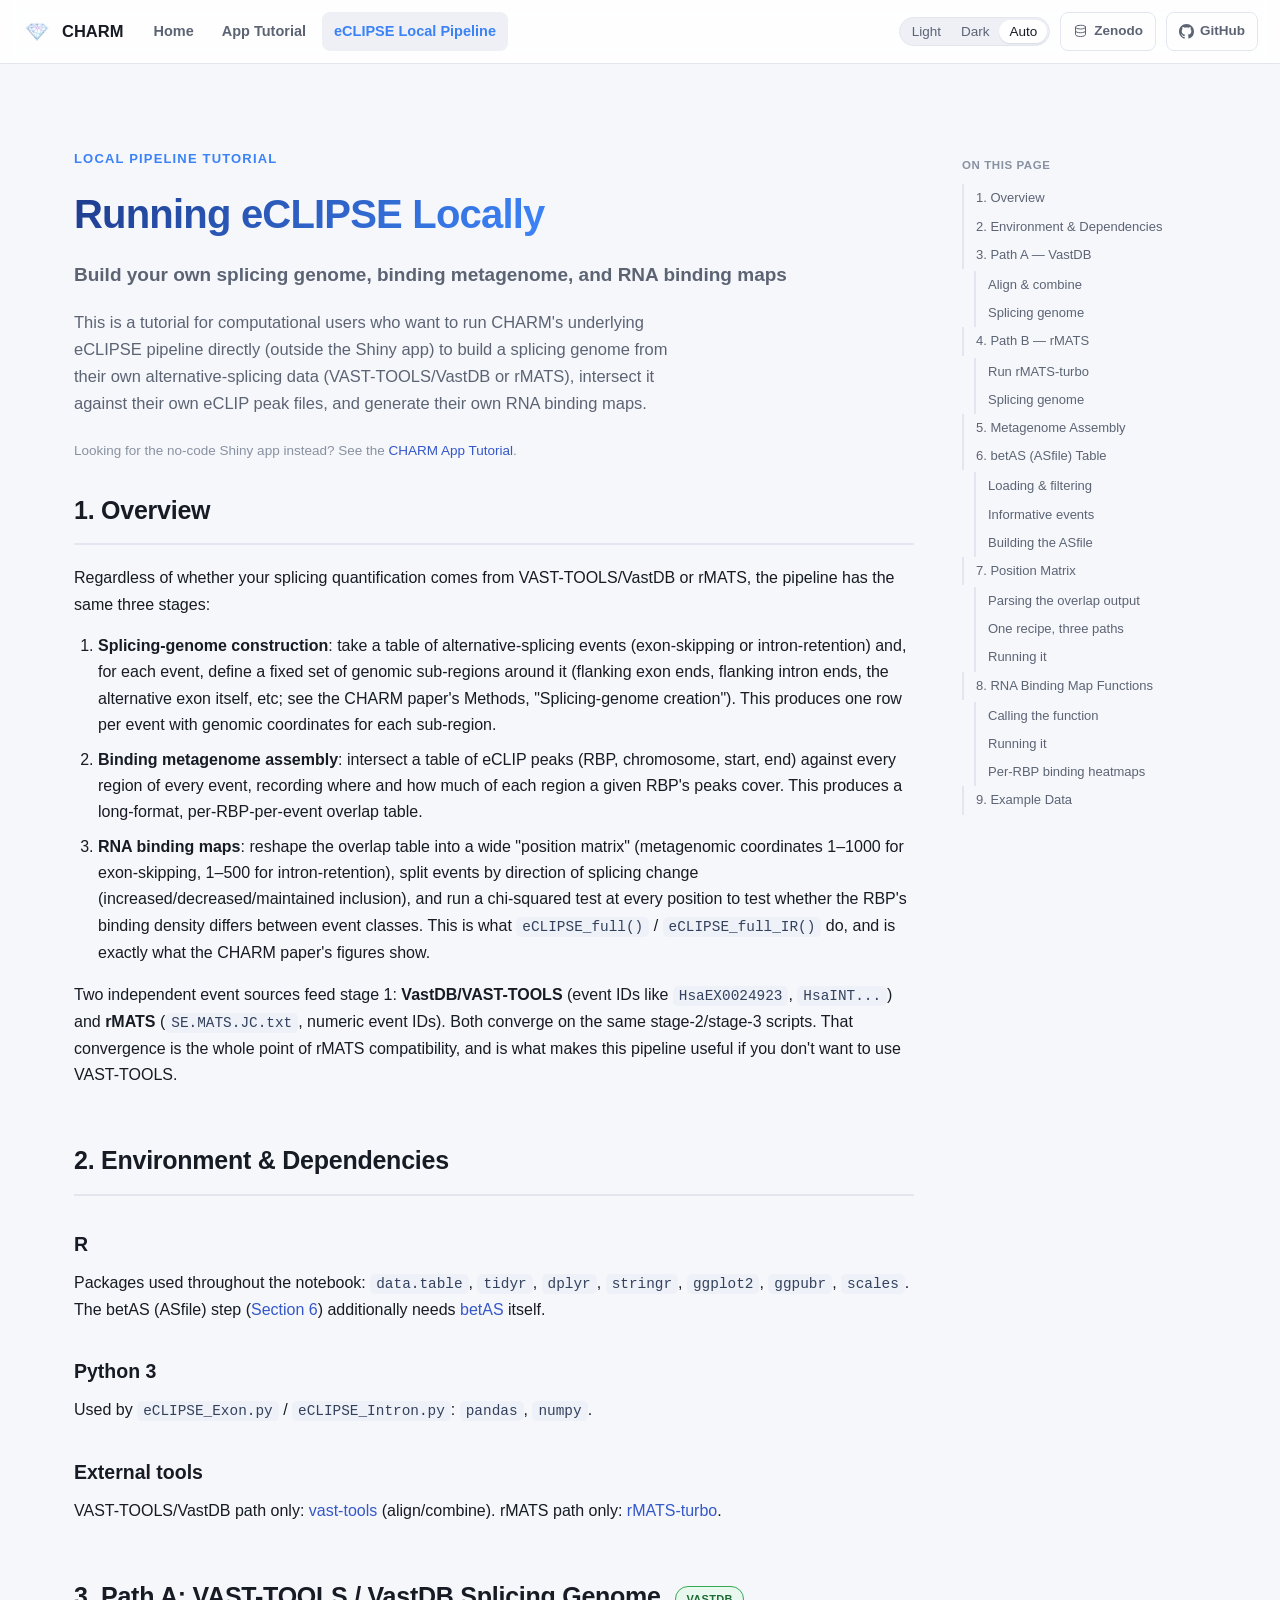
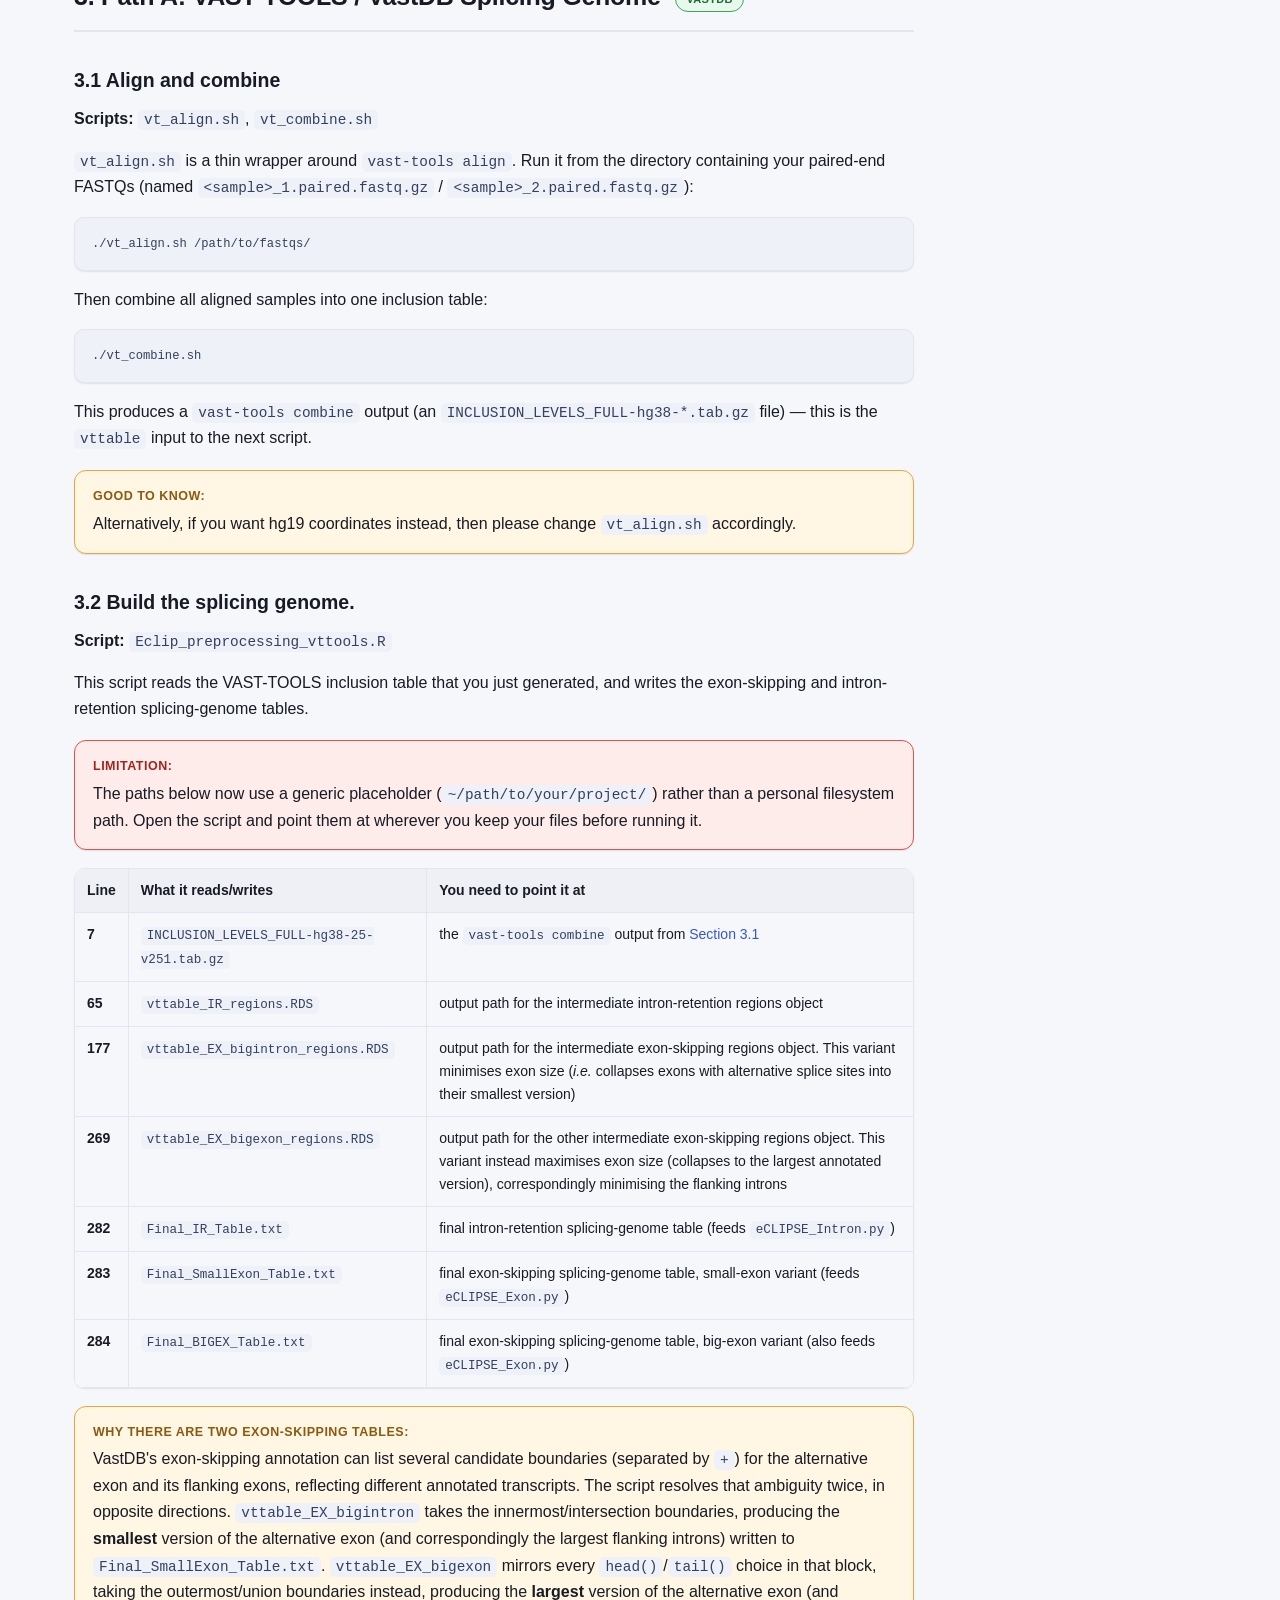
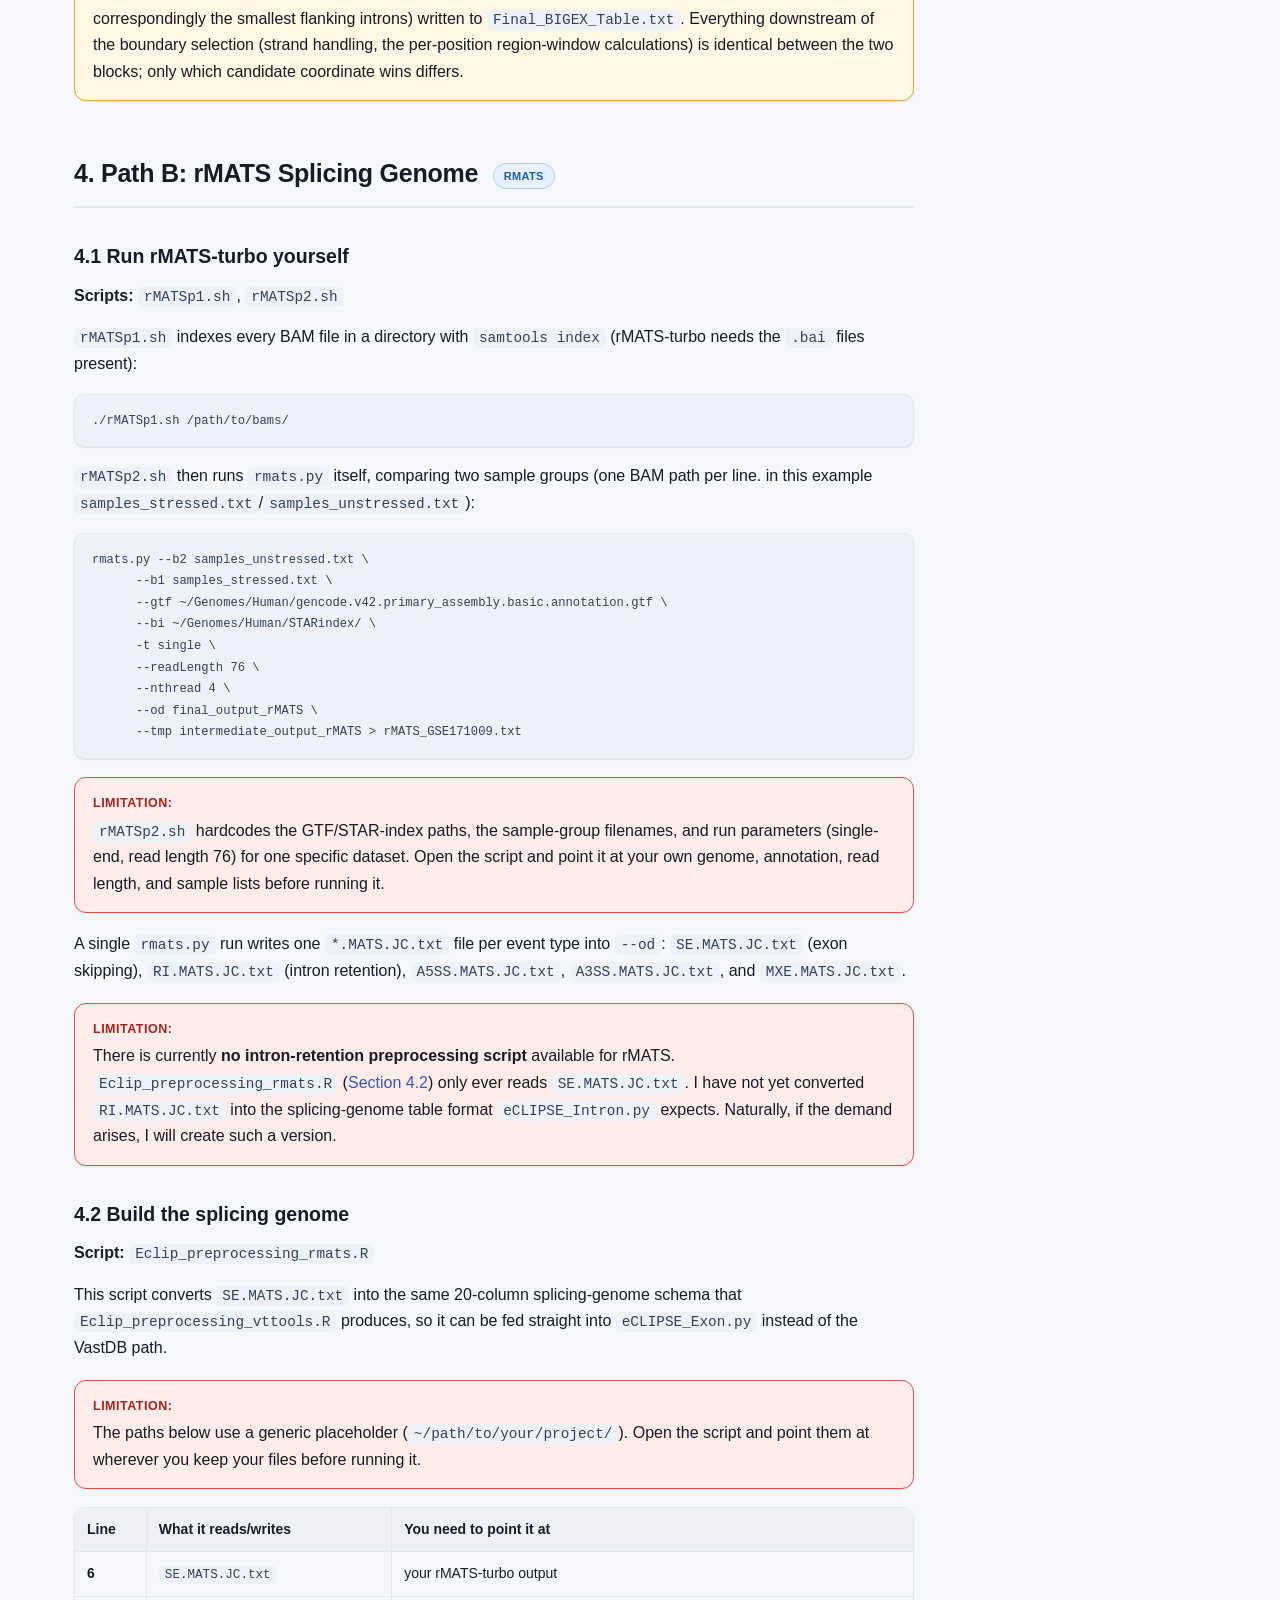
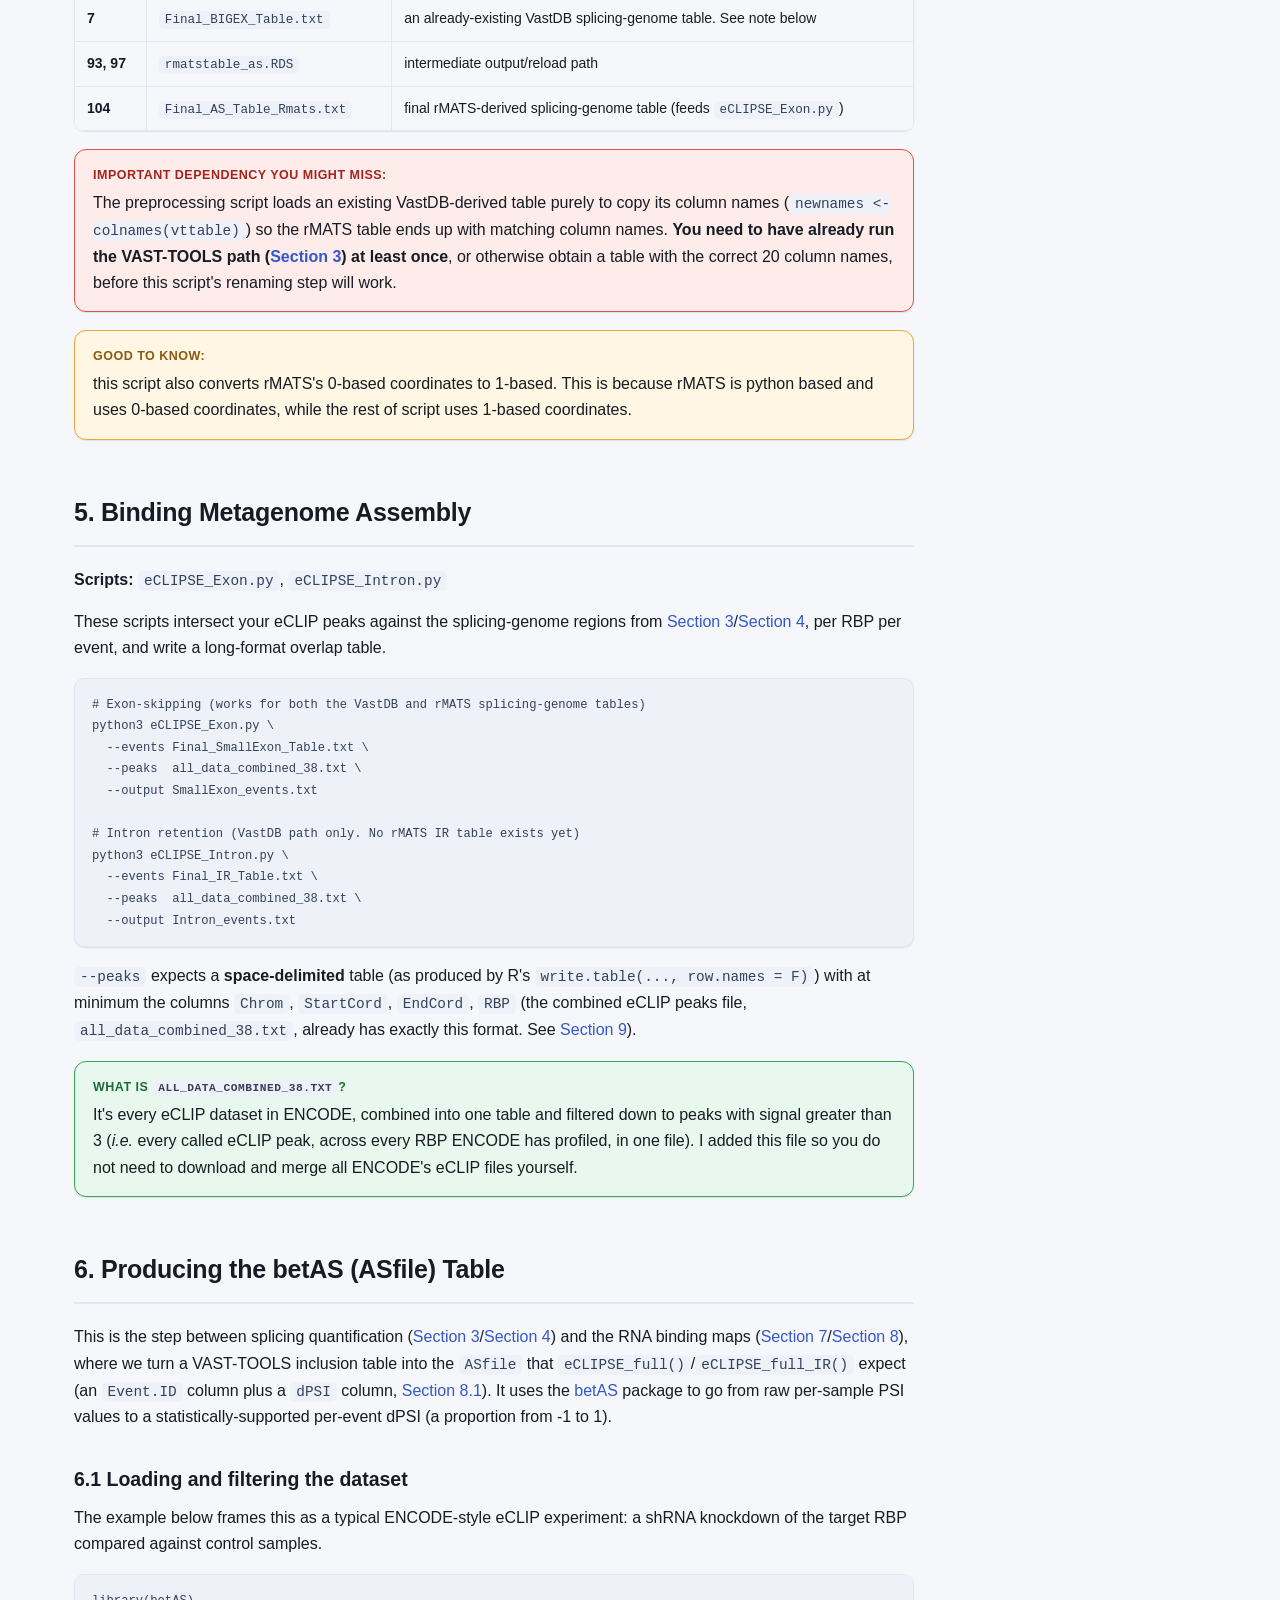
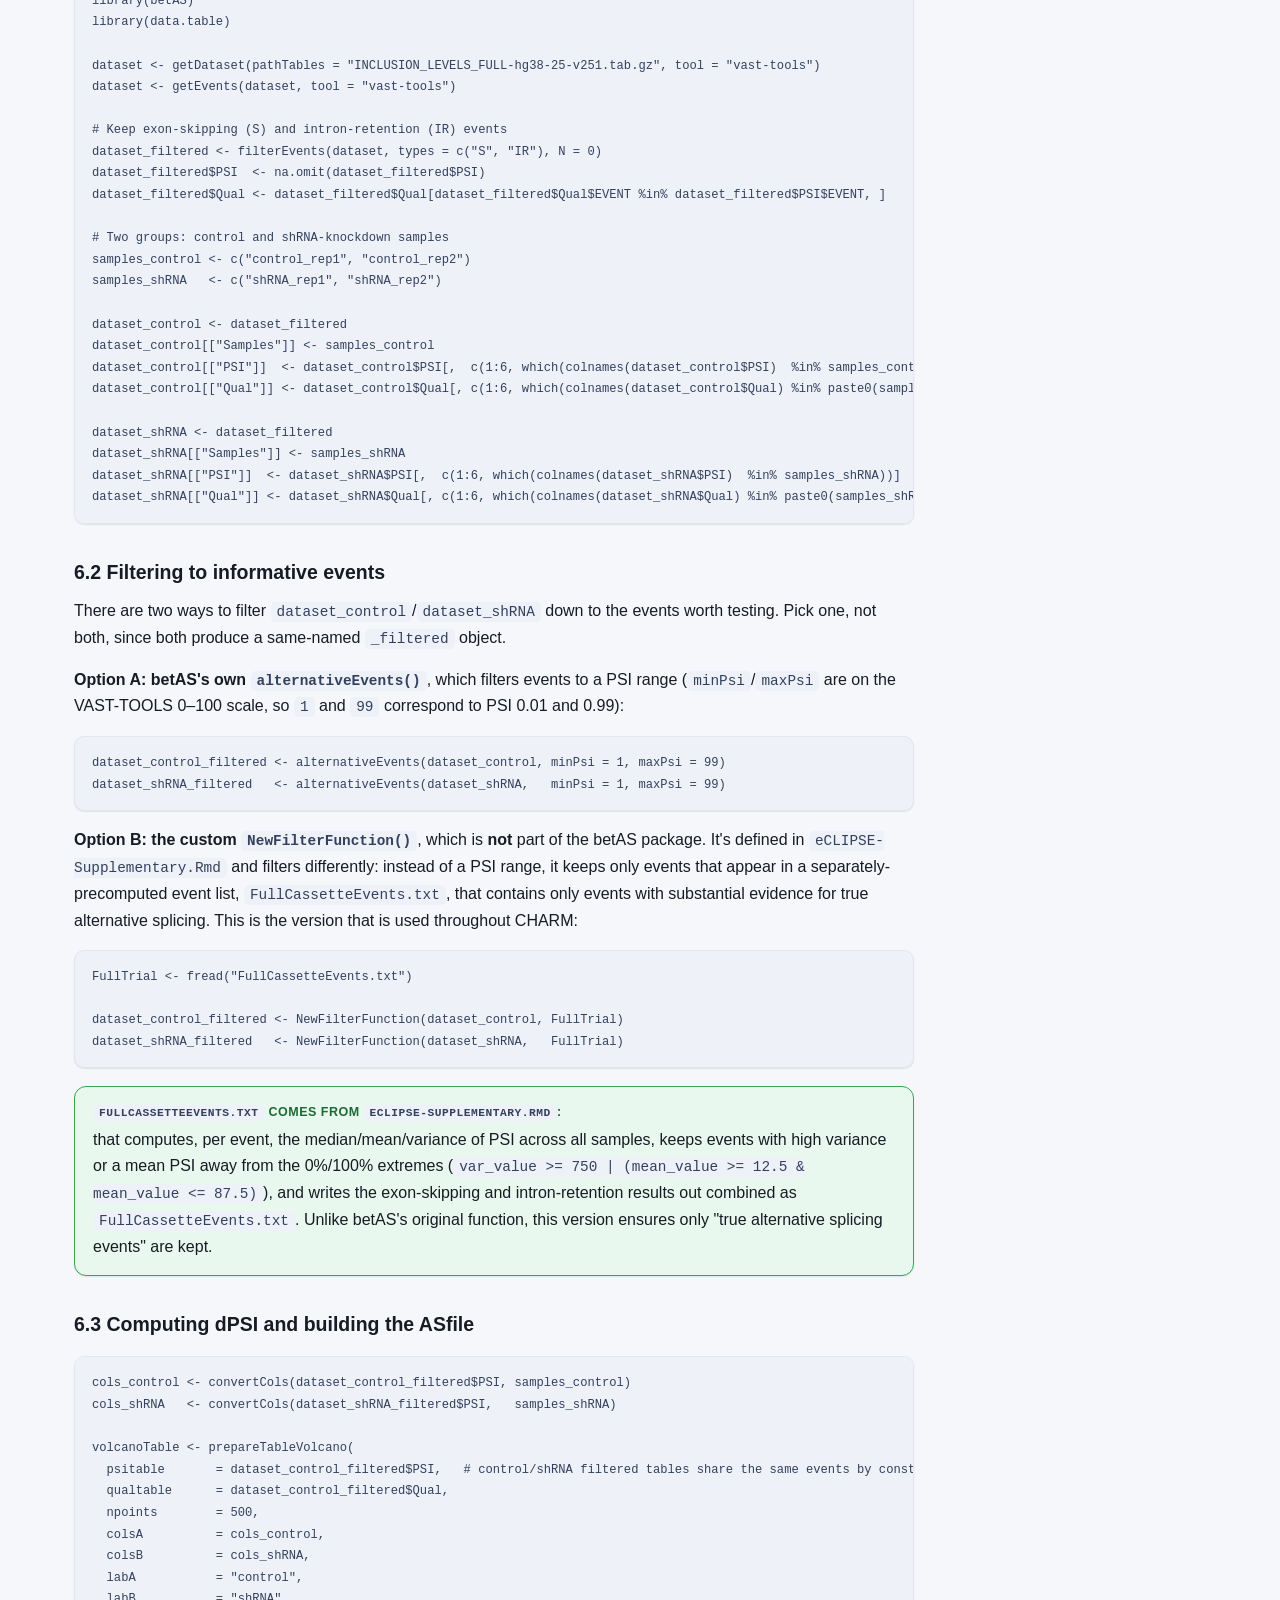
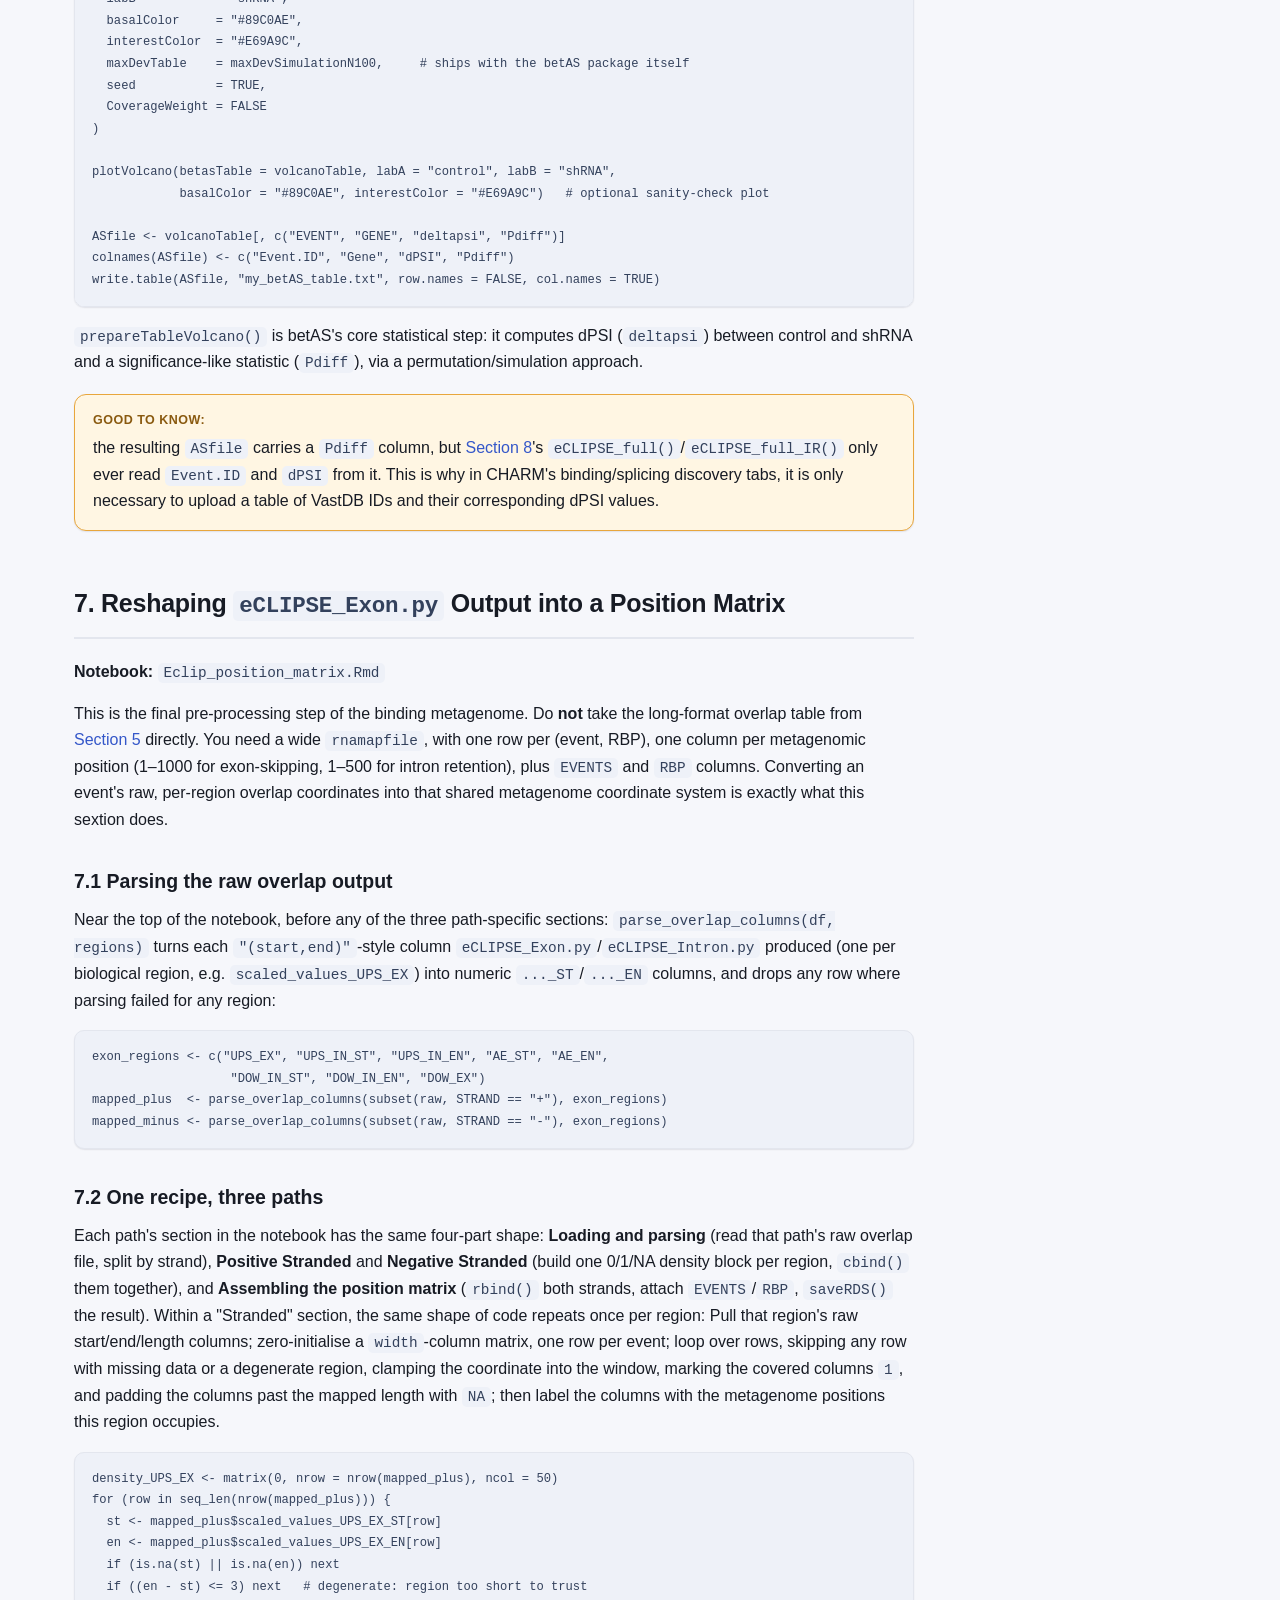
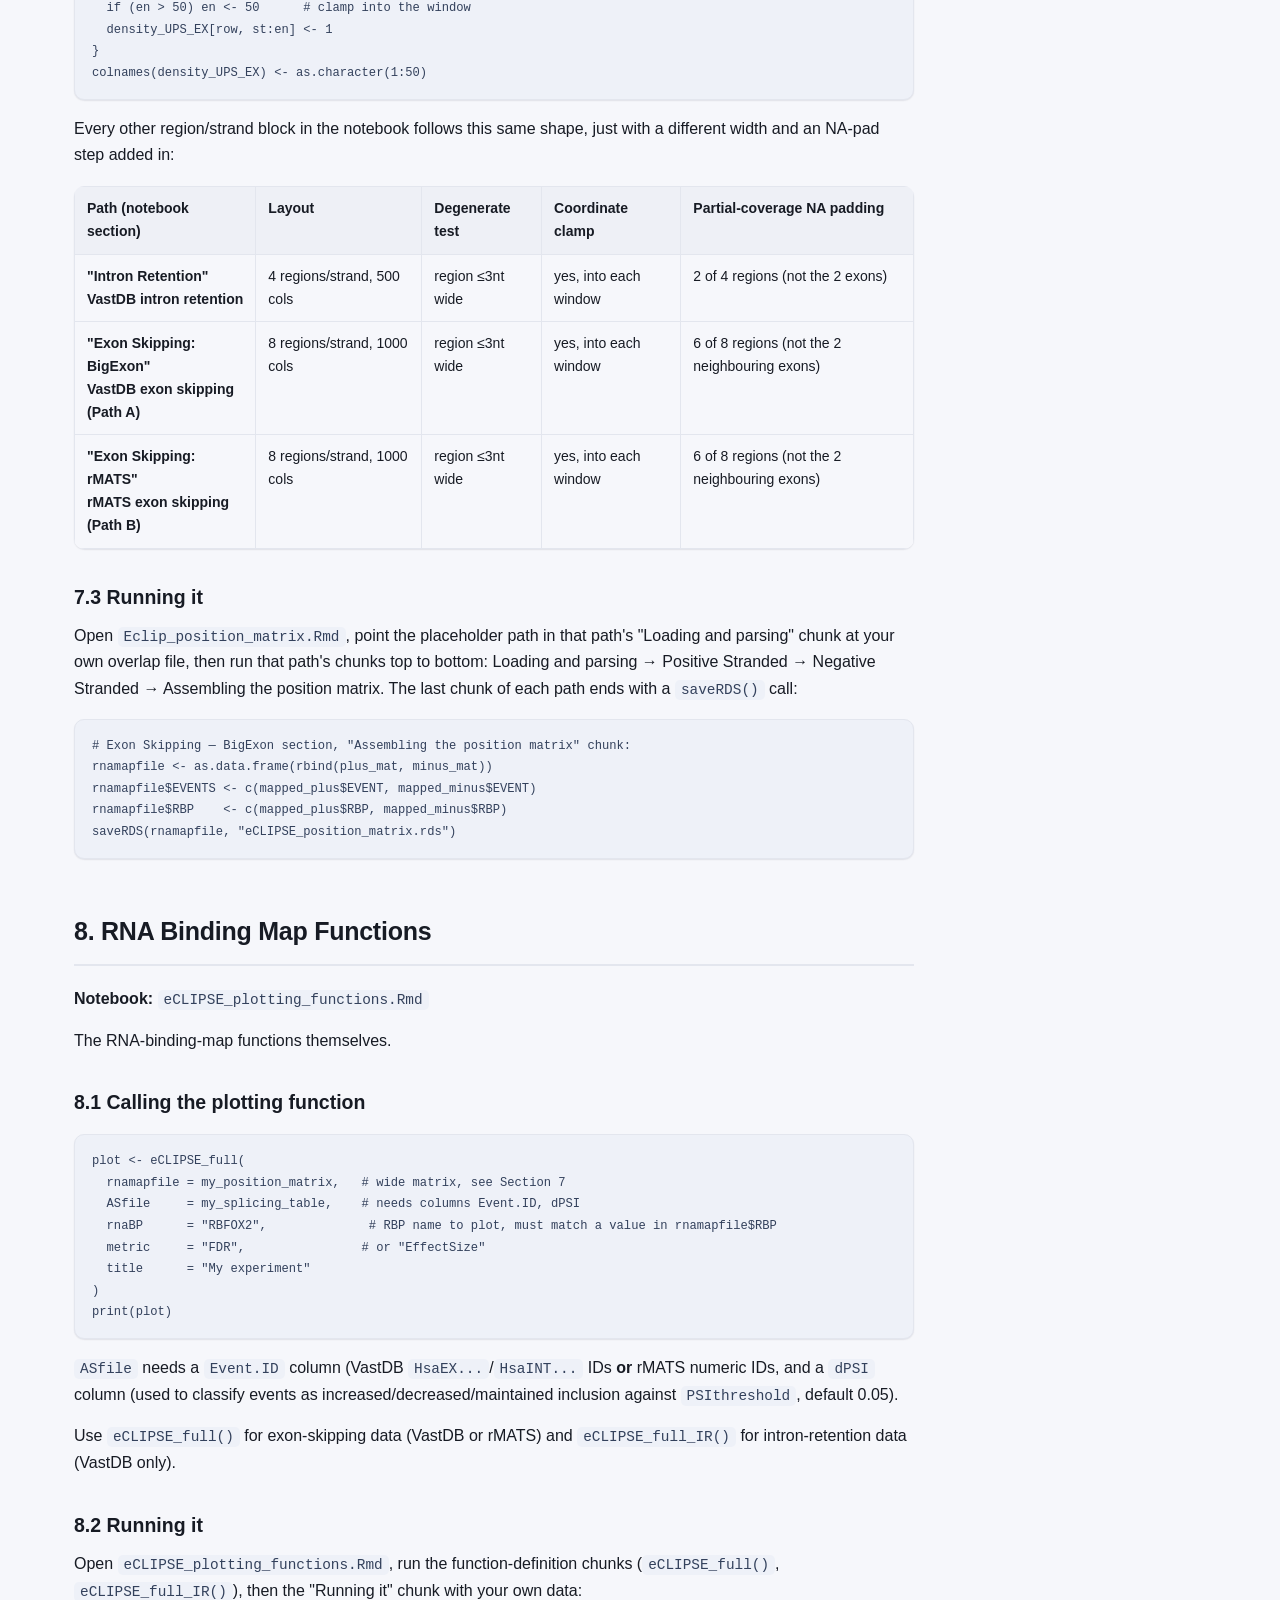
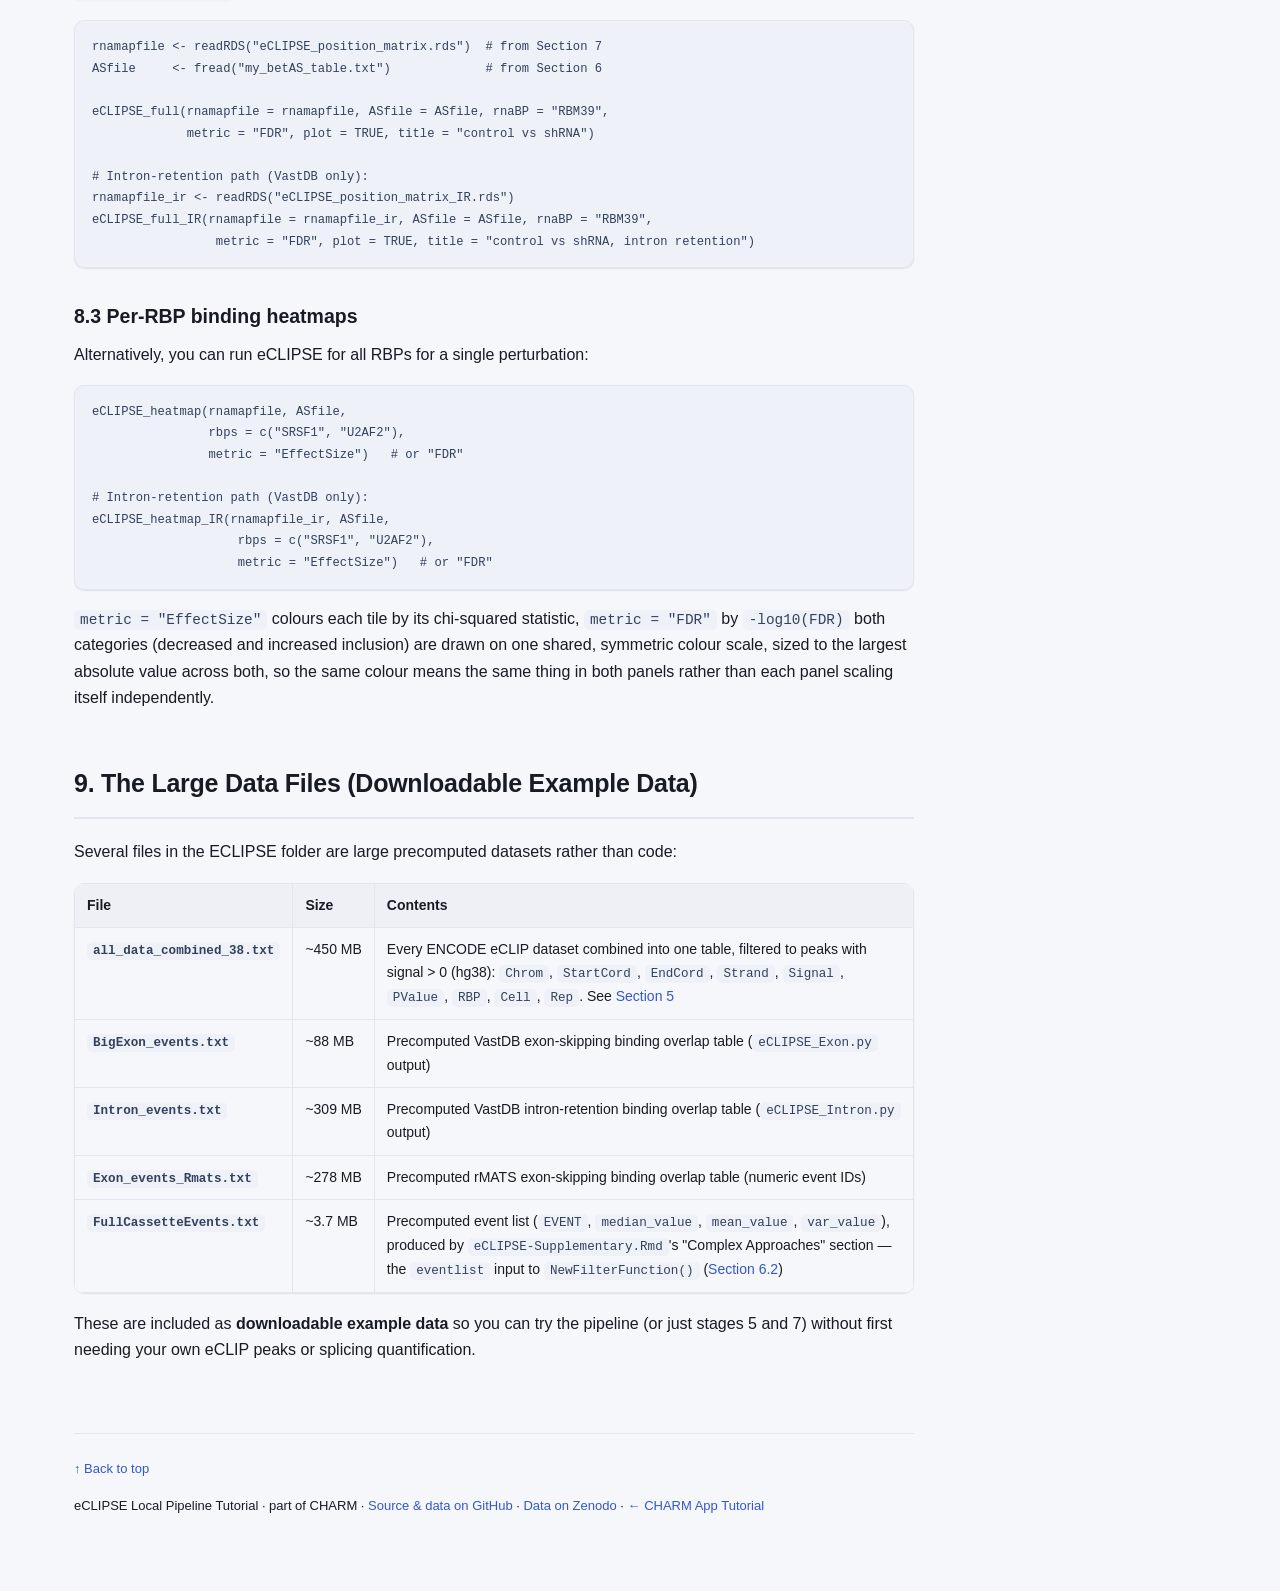
==== commit e354d0fb: "Splicing Explore new version" ====
--- a/docs/eclipse_tutorial.html
+++ b/docs/eclipse_tutorial.html
@@ -164,7 +164,7 @@
 
     <section id="betas">
       <h1 class="sec">6. Producing the betAS (ASfile) Table</h1>
-      <p>This is the step between splicing quantification (<a href="#path-a">Section 3</a>/<a href="#path-b">Section 4</a>) and the RNA binding maps (<a href="#position-matrix">Section 7</a>/<a href="#binding-maps">Section 8</a>), where we turn a VAST-TOOLS inclusion table into the <code>ASfile</code> that <code>eCLIPSE_full()</code>/<code>eCLIPSE_full_IR()</code> expect (an <code>Event.ID</code> column plus a <code>dPSI</code> column, <a href="#calling">Section 8.1</a>). It uses the <a href="https://github.com/DiseaseTranscriptomicsLab/betAS" target="_blank" rel="noopener">betAS</a> package to go from raw per-sample PSI values to a statistically-supported per-event delta-PSI.</p>
+      <p>This is the step between splicing quantification (<a href="#path-a">Section 3</a>/<a href="#path-b">Section 4</a>) and the RNA binding maps (<a href="#position-matrix">Section 7</a>/<a href="#binding-maps">Section 8</a>), where we turn a VAST-TOOLS inclusion table into the <code>ASfile</code> that <code>eCLIPSE_full()</code>/<code>eCLIPSE_full_IR()</code> expect (an <code>Event.ID</code> column plus a <code>dPSI</code> column, <a href="#calling">Section 8.1</a>). It uses the <a href="https://github.com/DiseaseTranscriptomicsLab/betAS" target="_blank" rel="noopener">betAS</a> package to go from raw per-sample PSI values to a statistically-supported per-event dPSI (a proportion from -1 to 1).</p>
       <h2 class="sub" id="betas-load">6.1 Loading and filtering the dataset</h2>
       <p>The example below frames this as a typical ENCODE-style eCLIP experiment: a shRNA knockdown of the target RBP compared against control samples.</p>
       <pre><code>library(betAS)
@@ -194,7 +194,7 @@
 
       <h2 class="sub" id="betas-filter">6.2 Filtering to informative events</h2>
       <p>There are two ways to filter <code>dataset_control</code>/<code>dataset_shRNA</code> down to the events worth testing. Pick one, not both, since both produce a same-named <code>_filtered</code> object.</p>
-      <p><strong>Option A: betAS's own <code>alternativeEvents()</code></strong>, which filters events to a PSI range:</p>
+      <p><strong>Option A: betAS's own <code>alternativeEvents()</code></strong>, which filters events to a PSI range (<code>minPsi</code>/<code>maxPsi</code> are on the VAST-TOOLS 0&ndash;100 scale, so <code>1</code> and <code>99</code> correspond to PSI 0.01 and 0.99):</p>
       <pre><code>dataset_control_filtered <- alternativeEvents(dataset_control, minPsi = 1, maxPsi = 99)
 dataset_shRNA_filtered   <- alternativeEvents(dataset_shRNA,   minPsi = 1, maxPsi = 99)</code></pre>
       <p><strong>Option B: the custom <code>NewFilterFunction()</code></strong>, which is <strong>not</strong> part of the betAS package. It's defined in <code>eCLIPSE-Supplementary.Rmd</code> and filters differently: instead of a PSI range, it keeps only events that appear in a separately-precomputed event list, <code>FullCassetteEvents.txt</code>, that contains only events with substantial evidence for true alternative splicing. This is the version that is used throughout CHARM:</p>
@@ -229,7 +229,7 @@
 ASfile <- volcanoTable[, c("EVENT", "GENE", "deltapsi", "Pdiff")]
 colnames(ASfile) <- c("Event.ID", "Gene", "dPSI", "Pdiff")
 write.table(ASfile, "my_betAS_table.txt", row.names = FALSE, col.names = TRUE)</code></pre>
-      <p><code>prepareTableVolcano()</code> is betAS's core statistical step: it computes delta-PSI (<code>deltapsi</code>) between control and shRNA and a significance-like statistic (<code>Pdiff</code>), via a permutation/simulation approach.</p>
+      <p><code>prepareTableVolcano()</code> is betAS's core statistical step: it computes dPSI (<code>deltapsi</code>) between control and shRNA and a significance-like statistic (<code>Pdiff</code>), via a permutation/simulation approach.</p>
       <div class="box good"><b class="tag">Good to know:</b> the resulting <code>ASfile</code> carries a <code>Pdiff</code> column, but <a href="#binding-maps">Section 8</a>'s <code>eCLIPSE_full()</code>/<code>eCLIPSE_full_IR()</code> only ever read <code>Event.ID</code> and <code>dPSI</code> from it. This is why in CHARM's binding/splicing discovery tabs, it is only necessary to upload a table of VastDB IDs and their corresponding dPSI values.
     </section>
 
